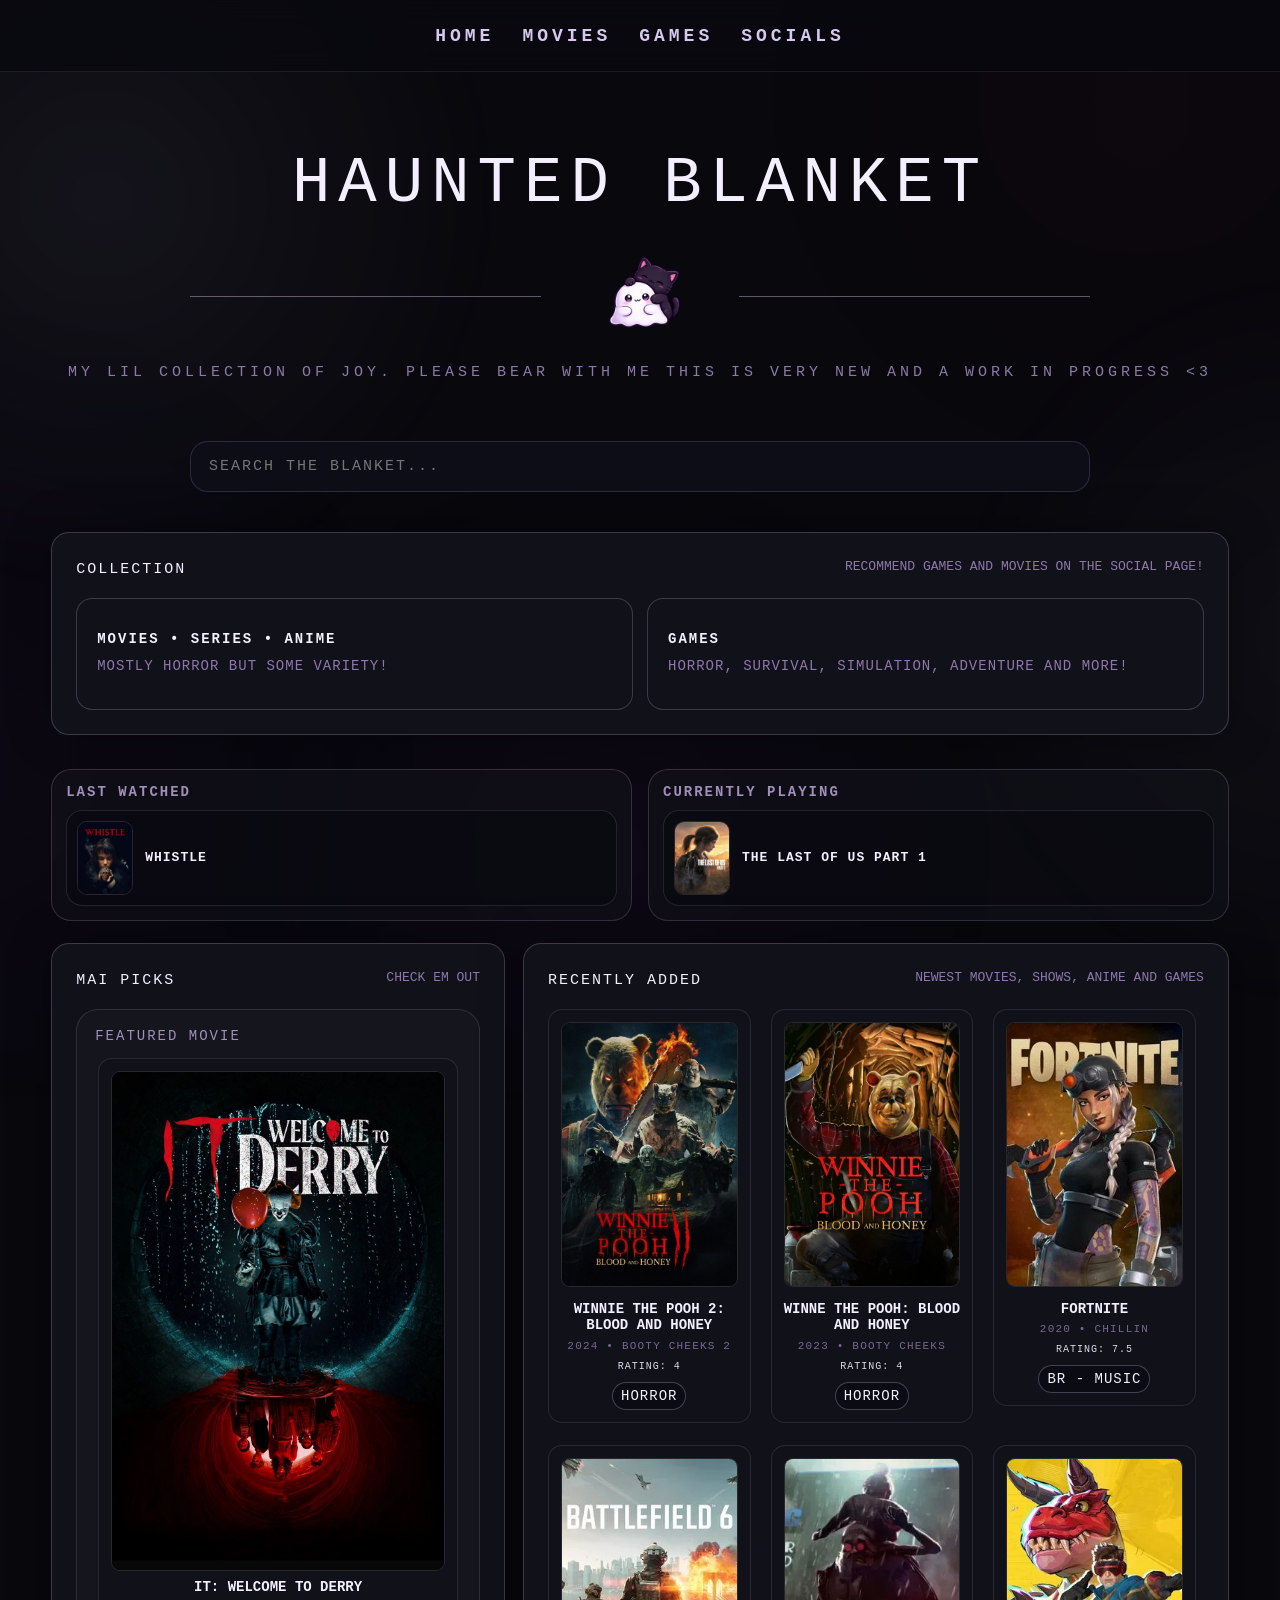
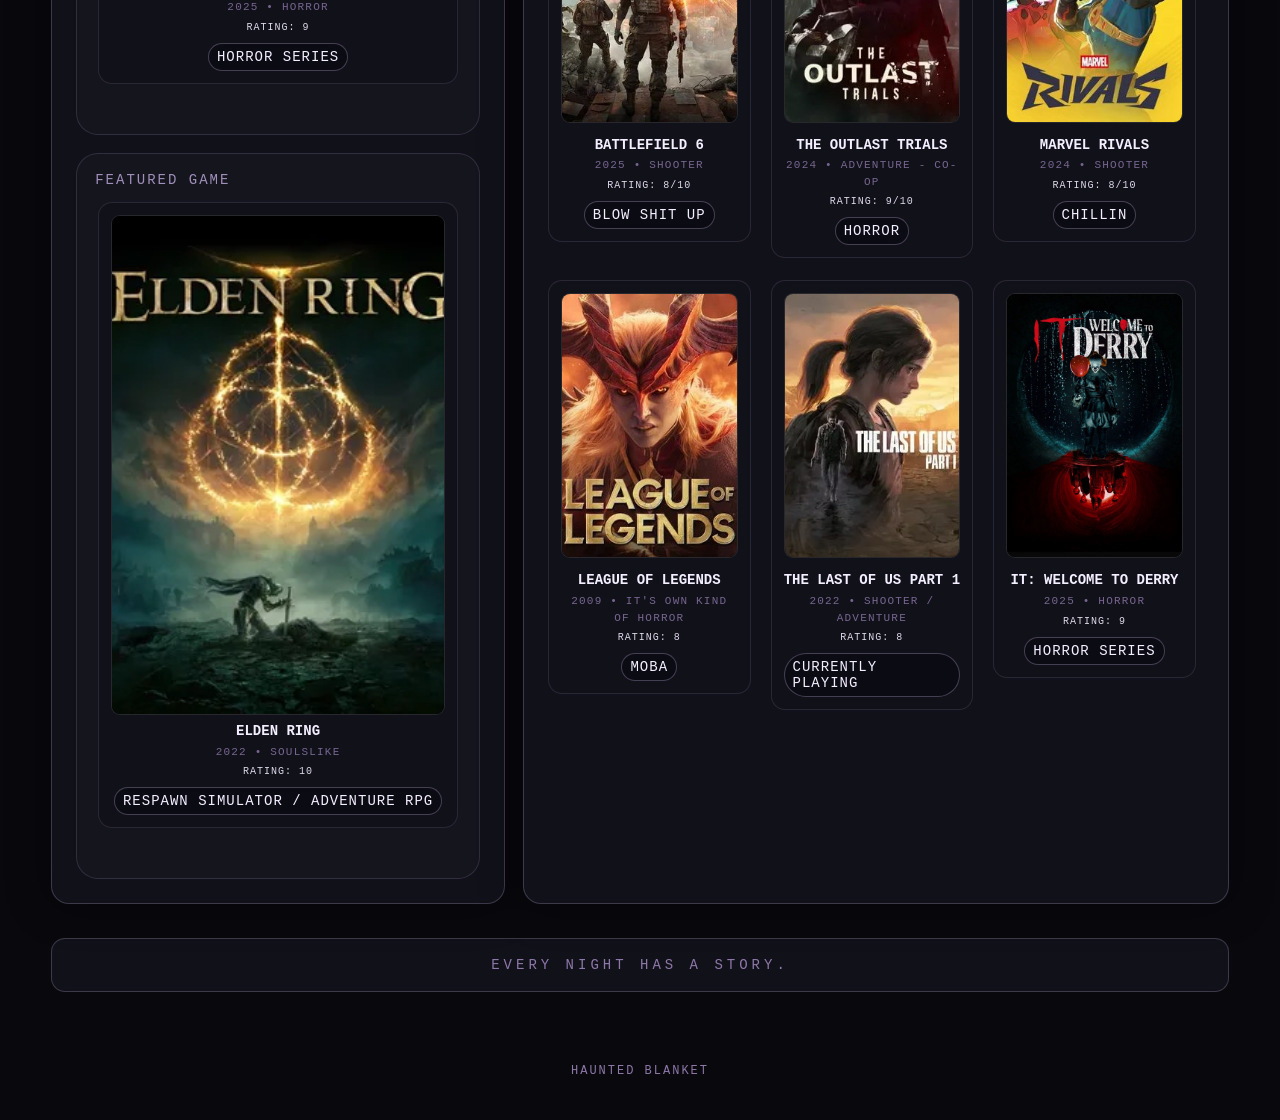
==== index.html @ 54a0401f "Fixed GitHub Pages structure" ====
<!DOCTYPE html>
<html lang="en">
<head>
  <meta charset="UTF-8" />
  <meta name="viewport" content="width=device-width, initial-scale=1.0" />
  <title>HAUNTED BLANKET</title>
  <link rel="stylesheet" href="style.css" />
</head>
<body data-page="home">
  <header>
    <nav aria-label="Main navigation">
      <a href="index.html">HOME</a>
      <a href="movies.html">MOVIES</a>
      <a href="games.html">GAMES</a>
      <a href="socials.html">SOCIALS</a>
    </nav>
  </header>



<main id="home">
    <section class="hero">
      <h1 data-hb-text="siteTitle">HAUNTED BLANKET</h1>
        <div class="ghost-line">
         <img src="assets/home-ghost-cat.png" class="home-icon-img" alt="">
        </div>
      <p class="subtitle" data-hb-text="homeSubtitle">COZY THINGS FOR SLEEPLESS NIGHTS</p>
    </section>

    <section class="global-search-wrap">
  <input type="text" id="globalSearch" class="global-search" placeholder="SEARCH THE BLANKET..." />
  <div id="globalSearchResults" class="global-search-results"></div>
</section>

    <section class="section panel">
      <div class="section-header"><h2 data-hb-text="collectionHeading">COLLECTION</h2><p data-hb-text="collectionSubtitle">EXPLORE THE COLLECTION</p></div>
      <div class="feature-links">
        <a href="movies.html"><strong><p>MOVIES • SERIES • ANIME</p></strong><span data-hb-text="moviesSubtitle">CURATED HORROR SHELF</span></a>
        <a href="games.html"><strong>GAMES</strong><span data-hb-text="gamesSubtitle">COZY / HORROR BACKLOG</span></a>
      </div>
    </section>


    <section class="section now-strip">
      <div class="now-card">
        <div class="mini-section-label">LAST WATCHED</div>
        <div id="lastWatchedGrid" class="now-mini-grid"></div>
      </div>
      <div class="now-card">
        <div class="mini-section-label">CURRENTLY PLAYING</div>
        <div id="currentlyPlayingGrid" class="now-mini-grid"></div>
      </div>
    </section>

    <section class="section split-panel">
      <div class="panel split-featured">
        <div class="section-header"><h2 data-hb-text="featuredHeading">FEATURED PICKS</h2><p data-hb-text="featuredSubtitle">MOVIES AND GAMES FOR LATE NIGHTS</p></div>
        <div class="featured-split-grid">
  <div class="featured-mini-panel">
    <div class="mini-section-label">FEATURED MOVIE</div>
    <div class="card-grid featured-grid featured-small-grid" id="featuredMovieGrid"></div>
  </div>

  <div class="featured-mini-panel">
    <div class="mini-section-label">FEATURED GAME</div>
    <div class="card-grid featured-grid featured-small-grid" id="featuredGameGrid"></div>
  </div>
</div>
      </div>

      <div class="panel split-recent">
        <div class="section-header"><h2 data-hb-text="recentHeading">RECENTLY ADDED</h2><p data-hb-text="recentSubtitle">NEWEST MOVIES AND GAMES</p></div>
        <div class="card-grid recent-grid" id="recentGrid"></div>
      </div>
    </section>

    <div class="quote" data-hb-text="quote">EVERY NIGHT HAS A STORY.</div>
  </main>

  <div class="media-modal" id="mediaModal" aria-hidden="true">
    <div class="media-modal-backdrop" onclick="closeMediaModal()"></div>
    <article class="media-modal-card" role="dialog" aria-modal="true" aria-label="Media details">
      <button class="media-modal-close" onclick="closeMediaModal()" aria-label="Close">×</button>
      <div id="mediaModalContent"></div>
    </article>
  </div>
  <footer data-hb-text="footer">HAUNTED BLANKET</footer>
  <script src="data.js"></script>
  <script src="site.js"></script>
  <script>
    const data = window.HAUNTED_BLANKET_DATA || { media: [] };
    function getVideoLink(item) {
      return item.youtube || item.youtubeUrl || item.video || item.videoUrl || item.trailer || item.trailerUrl || '';
    }
    function escapeHtml(text=''){return String(text).replace(/[&<>'"]/g, c => ({'&':'&amp;','<':'&lt;','>':'&gt;',"'":'&#39;','"':'&quot;'}[c]));}
    function embedUrl(url='') {
      const u = String(url || '').trim();
      if (!u) return '';
      const yt = u.match(/(?:youtube\.com\/watch\?v=|youtu\.be\/|youtube\.com\/shorts\/)([A-Za-z0-9_-]+)/);
      if (yt) return `https://www.youtube.com/embed/${yt[1]}`;
      return '';
    }
    function galleryMarkup(item) {
      const images = Array.isArray(item.gallery) ? item.gallery.filter(Boolean) : [];
      if (!images.length) return '';
      return `<div class="modal-gallery">${images.map(src => `<img src="${escapeHtml(src)}" alt="${escapeHtml(item.title)} screenshot">`).join('')}</div>`;
    }
    function trailerMarkup(item) {
      const link = getVideoLink(item);
      if (!link) return '';
      return `<div class="modal-actions">
        <a class="youtube-watch-btn" href="${escapeHtml(link)}" target="_blank" rel="noopener noreferrer">
          ▶ WATCH ON YOUTUBE ↗
        </a>
      </div>`;
    }
    function card(item){
      const index = data.media.indexOf(item);
      const img = item.image ? `<img class="poster" src="${escapeHtml(item.image)}" alt="${escapeHtml(item.title)} poster">` : `<div class="poster-placeholder">ADD COVER</div>`;
      const tags = (item.tags||[]).map(t=>`<span class="badge">${escapeHtml(t)}</span>`).join('');
      const rating = item.rating ? `<p class="card-rating">RATING: ${escapeHtml(item.rating)}</p>` : '';
      return `<article class="card clickable-card" onclick="openMediaModal(${index})" tabindex="0" role="button" onkeydown="if(event.key==='Enter'||event.key===' '){event.preventDefault();openMediaModal(${index})}">
        ${img}
        <h3 class="card-title">${escapeHtml(item.title)}</h3>
        <p class="card-meta">${escapeHtml(item.year||item.type)} • ${escapeHtml(item.mood||'LATE-NIGHT PICK')}</p>
        ${rating}
        <div class="badges">${tags}</div>
      </article>`;
    }

    function openMediaModal(index) {
      const item = data.media[index];
      if (!item) return;

      const img = item.image ? `<img class="modal-poster" src="${escapeHtml(item.image)}" alt="${escapeHtml(item.title)} poster">` : `<div class="poster-placeholder modal-placeholder">ADD COVER</div>`;
      const tags = (item.tags||[]).map(t=>`<span class="badge">${escapeHtml(t)}</span>`).join('');
      const rating = item.rating ? `<div class="detail-row"><strong>RATING</strong><span>${escapeHtml(item.rating)}</span></div>` : '';
      const mood = item.mood ? `<div class="detail-row"><strong>MOOD</strong><span>${escapeHtml(item.mood)}</span></div>` : '';
      const year = item.year ? `<div class="detail-row"><strong>YEAR</strong><span>${escapeHtml(item.year)}</span></div>` : '';
      const blurb = item.description ? `<p class="modal-blurb">${escapeHtml(item.description)}</p>` : `<p class="modal-blurb empty-blurb">NO BLURB YET</p>`;
      const trailer = trailerMarkup(item);
      const gallery = galleryMarkup(item);

      document.getElementById('mediaModalContent').innerHTML = `
        <div class="media-detail-layout">
          ${img}
          <div class="media-detail-copy">
            <p class="modal-kicker">${escapeHtml(item.type || '')}</p>
            <h2>${escapeHtml(item.title)}</h2>
            <div class="detail-list">${year}${rating}${mood}</div>
            ${blurb}
            ${trailer}
            ${gallery}
            <div class="badges">${tags}</div>
          </div>
        </div>
      `;

      document.getElementById('mediaModal').classList.add('open');
      document.getElementById('mediaModal').setAttribute('aria-hidden', 'false');
      document.body.classList.add('modal-open');
    }

    function closeMediaModal() {
      document.getElementById('mediaModal').classList.remove('open');
      document.getElementById('mediaModal').setAttribute('aria-hidden', 'true');
      document.body.classList.remove('modal-open');
    }

    document.addEventListener('keydown', e => {
      if (e.key === 'Escape') closeMediaModal();
    });
    const media = Array.isArray(data.media) ? data.media : [];
    const gamesAndMovies = media.filter(x => ['game','movie'].includes(String(x.type || '').toLowerCase()));
    const recentlyAdded = gamesAndMovies.slice(0, 9);
    document.getElementById('recentGrid').innerHTML = recentlyAdded.map(card).join('') || '<div class="poster-placeholder">NO RECENTLY ADDED ITEMS YET</div>';

    function hasTag(item, words) {
      const joined = [
        item.status,
        item.mood,
        item.type,
        ...(Array.isArray(item.tags) ? item.tags : [])
      ].filter(Boolean).join(' ').toLowerCase();
      return words.some(word => joined.includes(word));
    }

    function nowMiniCard(item) {
      if (!item) return '<div class="now-empty">NOT SET YET</div>';
      const index = data.media.indexOf(item);
      const img = item.image ? `<img src="${escapeHtml(item.image)}" alt="${escapeHtml(item.title)} poster">` : '<div class="poster-placeholder">ADD COVER</div>';
      return `<article class="now-mini-card" onclick="openMediaModal(${index})" tabindex="0" role="button" onkeydown="if(event.key==='Enter'||event.key===' '){event.preventDefault();openMediaModal(${index})}">
        ${img}
        <strong>${escapeHtml(item.title)}</strong>
      </article>`;
    }

    const currentlyPlayingItem = media.find(x => String(x.type || '').toLowerCase() === 'game' && hasTag(x, ['currently playing', 'playing', 'chillin on']));
    const lastWatchedItem = media.find(x => String(x.type || '').toLowerCase() === 'movie' && hasTag(x, ['last watched', 'watched', 'one time watch'])) 
      || media.find(x => String(x.type || '').toLowerCase() === 'movie');

    const currentlyPlayingGrid = document.getElementById('currentlyPlayingGrid');
    const lastWatchedGrid = document.getElementById('lastWatchedGrid');
    if (currentlyPlayingGrid) currentlyPlayingGrid.innerHTML = nowMiniCard(currentlyPlayingItem);
    if (lastWatchedGrid) lastWatchedGrid.innerHTML = nowMiniCard(lastWatchedItem);


    const featuredItems = media.filter(x => x.featured);
    const featuredMovie = featuredItems.find(x => String(x.type || '').toLowerCase() === 'movie');
    const featuredGame = featuredItems.find(x => String(x.type || '').toLowerCase() === 'game');
    document.getElementById('featuredMovieGrid').innerHTML = featuredMovie ? card(featuredMovie) : '<div class="poster-placeholder">NO FEATURED MOVIE YET</div>';
    document.getElementById('featuredGameGrid').innerHTML = featuredGame ? card(featuredGame) : '<div class="poster-placeholder">NO FEATURED GAME YET</div>';
  </script>
<script>
  function forceTrailerButtons() {
    document.querySelectorAll('.media-modal.open, #mediaModal').forEach(modal => {
      const oldEmbeds = modal.querySelectorAll('iframe, .modal-trailer');
      oldEmbeds.forEach(el => {
        const wrapper = el.closest('.modal-trailer') || el;
        wrapper.remove();
      });

      const content = modal.querySelector('#mediaModalContent') || modal;
      if (!content || content.querySelector('.trailer-button')) return;

      const title = content.querySelector('h1, h2, h3')?.textContent?.trim()?.toLowerCase();
      const data = window.HAUNTED_BLANKET_DATA || {};
      const media = Array.isArray(data.media) ? data.media : [];
      const item = media.find(x => String(x.title || '').trim().toLowerCase() === title);

      if (!item || !item.trailer) return;

      const buttonWrap = document.createElement('div');
      buttonWrap.className = 'modal-trailer-link';
      buttonWrap.innerHTML = `<a href="${String(item.trailer).replace(/"/g, '&quot;')}" target="_blank" rel="noopener noreferrer" class="trailer-button">WATCH TRAILER ON YOUTUBE</a>`;

      const tags = content.querySelector('.modal-tags, .tags, .badges');
      if (tags) tags.before(buttonWrap);
      else content.appendChild(buttonWrap);
    });
  }

  document.addEventListener('click', () => setTimeout(forceTrailerButtons, 40));
  document.addEventListener('keydown', () => setTimeout(forceTrailerButtons, 40));
  setInterval(forceTrailerButtons, 500);
</script>
</body>
</html>
---- style.css ----
*
body{
  visibility:hidden;
}

body.loaded{
  visibility:visible;
}

*{
  box-sizing: border-box;
  margin: 0;
  padding: 0
}

html {
  scroll-behavior: smooth
}

body {
  min-height: 100vh;
  font-family: Georgia, 'Times New Roman', serif;
  background: #09090f;
  color: #f4efff;
  overflow-x: hidden;
  text-transform: uppercase
}

body::before,
body::after {
  content: "";
  position: fixed;
  inset: -20%;
  pointer-events: none;
  z-index: -1;
  filter: blur(22px);
  opacity: .85
}

body::before {
  background: radial-gradient(circle at 20% 30%, rgba(216, 199, 239, .08), transparent 25%), radial-gradient(circle at 78% 22%, rgba(127, 29, 29, .06), transparent 24%), radial-gradient(circle at 48% 82%, rgba(88, 28, 135, .08), transparent 30%);
  animation: fogOne 28s ease-in-out infinite alternate
}

body::after {
  background: radial-gradient(circle at 88% 65%, rgba(216, 199, 239, .05), transparent 23%), radial-gradient(circle at 12% 75%, rgba(88, 28, 135, .07), transparent 27%);
  animation: fogTwo 36s ease-in-out infinite alternate
}

@keyframes fogOne {
  from {
    transform: translate(-2%, -1%) scale(1)
  }

  to {
    transform: translate(3%, 2%) scale(1.05)
  }
}

@keyframes fogTwo {
  from {
    transform: translate(3%, 1%) scale(1.04)
  }

  to {
    transform: translate(-3%, -2%) scale(1)
  }
}

header {
  position: sticky;
  top: 0;
  z-index: 20;
  min-height: 72px;
  display: flex;
  align-items: center;
  justify-content: center;
  padding: 0 24px;
  background: rgba(9, 9, 15, .74);
  backdrop-filter: blur(14px);
  border-bottom: 1px solid rgba(255, 255, 255, .08)
}

nav {
  display: flex;
  gap: 28px;
  flex-wrap: wrap;
  justify-content: center;
  font-family: 'Courier New', monospace;
  text-transform: uppercase;
  letter-spacing: 2px;
  font-size: 13px
}

nav a {
  color: #bca7d8;
  font-weight: 600;
  text-decoration: none
}

nav a:hover {
  color: #fff
}

.hero {
  width: min(1180px, 92%);
  margin: 0 auto;
  padding: 76px 0 42px;
  text-align: center
}

.moon {
  font-size: 58px;
  color: #ddd6fe;
  margin-bottom: 22px;
  text-shadow: 0 0 24px rgba(196, 181, 253, .25)
}

h1 {
  font-size: clamp(42px, 8vw, 94px);
  font-weight: 400;
  letter-spacing: clamp(5px, 1.5vw, 16px);
  text-transform: uppercase;
  color: #ded7ec
}

.ghost-line {
  margin: 26px auto 18px;
  width: min(900px, 90%);
  display: flex;
  align-items: center;
  justify-content: center;
  gap: 24px;
  color: #d8c7ef
}

.ghost-line::before,
.ghost-line::after {
  content: "";
  height: 1px;
  flex: 1;
  background: rgba(216, 199, 239, .42)
}

.ghost {
  font-size: 40px
}

.subtitle {
  font-family: 'Courier New', monospace;
  color: #b8a7ca;
  letter-spacing: 4px;
  font-size: 15px;
  text-transform: uppercase
}

.section {
  width: min(1180px, 92%);
  margin: 0 auto 34px
}

.panel {
  border: 1px solid rgba(216, 199, 239, .16);
  border-radius: 18px;
  background: rgba(15, 15, 23, .92);
  box-shadow: 0 0 44px rgba(0, 0, 0, .34);
  padding: 24px;
  overflow: hidden
}

.section-header {
  display: flex;
  justify-content: space-between;
  align-items: end;
  gap: 20px;
  margin-bottom: 20px
}

h2 {
  font-family: 'Courier New', monospace;
  color: #c7a7ff;
  font-size: 15px;
  letter-spacing: 2px;
  text-transform: uppercase;
  font-weight: 400
}

.section-header p,
.muted {
  color: #9f8fba;
  font-family: 'Courier New', monospace;
  font-size: 13px;
  line-height: 1.6
}

.vibe-grid {
  display: grid;
  grid-template-columns: 1.1fr .9fr;
  gap: 18px;
  align-items: stretch
}

.vibe-card {
  min-height: 280px;
  display: grid;
  align-content: end;
  gap: 16px;
  padding: 30px;
  border-radius: 18px;
  border: 1px solid rgba(216, 199, 239, .14);
  background: radial-gradient(circle at top right, rgba(199, 167, 255, .16), transparent 34%), linear-gradient(145deg, #151520, #0b0b12)
}

.vibe-card h2 {
  color: #f4efff;
  font-family: Georgia, 'Times New Roman', serif;
  font-size: clamp(34px, 5vw, 62px);
  letter-spacing: 1px;
  text-transform: none;
  line-height: 1
}

.vibe-list {
  display: grid;
  gap: 12px
}

.vibe-list div {
  border: 1px solid rgba(216, 199, 239, .12);
  border-radius: 14px;
  background: #11111a;
  padding: 18px
}

.vibe-list strong {
  display: block;
  color: #eee7fa;
  margin-bottom: 6px;
  font-weight: 400
}

.card-grid {
  display: grid;
  grid-template-columns: repeat(auto-fit, minmax(155px, 1fr));
  gap: 16px
}

.card {
  border: 1px solid rgba(216, 199, 239, .12);
  border-radius: 14px;
  background: #11111a;
  padding: 12px;
  transition: transform .22s ease, border-color .22s ease, background .22s ease
}

.card:hover {
  transform: translateY(-6px);
  border-color: rgba(216, 199, 239, .4);
  background: #151520
}

.poster,
.poster-placeholder {
  width: 100%;
  aspect-ratio: 2/3;
  border-radius: 9px;
  border: 1px solid rgba(255, 255, 255, .12);
  background: #09090f;
  object-fit: cover;
  display: block
}

.poster-placeholder {
  display: flex;
  align-items: center;
  justify-content: center;
  text-align: center;
  padding: 16px;
  color: #8e78aa;
  font-family: 'Courier New', monospace;
  letter-spacing: 2px;
  text-transform: uppercase;
  font-size: 12px;
  background: radial-gradient(circle at 50% 32%, rgba(199, 167, 255, .13), transparent 34%), linear-gradient(145deg, #11111a, #09090f)
}

.card-title {
  text-align: center;
  margin-top: 13px;
  color: #f4efff;
  font-family: 'Courier New', monospace;
  font-size: 14px;
  line-height: 1.4
}

.card-meta {
  margin-top: 7px;
  text-align: center;
  color: #a78ac8;
  font-family: 'Courier New', monospace;
  font-size: 12px;
  line-height: 1.5
}

.badges {
  display: flex;
  justify-content: center;
  gap: 6px;
  flex-wrap: wrap;
  margin-top: 10px
}

.badge {
  border: 1px solid rgba(216, 199, 239, .16);
  border-radius: 999px;
  padding: 5px 8px;
  color: #cdbce4;
  background: rgba(9, 9, 15, .54);
  font-family: 'Courier New', monospace;
  font-size: 14px;
  letter-spacing: 1px;
  text-transform: uppercase
}

.social-grid {
  display: grid;
  grid-template-columns: repeat(auto-fit, minmax(220px, 1fr));
  gap: 16px
}

.social-card {
  min-height: 180px;
  display: flex;
  flex-direction: column;
  justify-content: space-between;
  gap: 16px;
  border: 1px solid rgba(216, 199, 239, .14);
  border-radius: 14px;
  background: radial-gradient(circle at top right, rgba(199, 167, 255, .1), transparent 34%), #11111a;
  padding: 18px
}

.social-card h3 {
  color: #f4efff;
  font-weight: 400;
  font-size: 21px;
  line-height: 1.25
}

.social-card p {
  color: #bca7d8;
  line-height: 1.55;
  font-size: 14px
}

.social-card a {
  display: inline-block;
  width: fit-content;
  border: 1px solid rgba(216, 199, 239, .18);
  border-radius: 999px;
  background: #171722;
  color: #f4efff;
  padding: 10px 14px;
  text-decoration: none;
  font-family: 'Courier New', monospace;
  font-size: 11px;
  letter-spacing: 1px;
  text-transform: uppercase
}

.social-card a:hover {
  background: #1f1f2d
}

.about-text {
  color: #d8c7ef;
  font-size: 18px;
  line-height: 1.8;
  max-width: 820px
}

.quote {
  width: min(1180px, 92%);
  margin: 0 auto 44px;
  text-align: center;
  border: 1px solid rgba(216, 199, 239, .16);
  border-radius: 14px;
  padding: 18px;
  color: #bca7d8;
  font-family: 'Courier New', monospace;
  letter-spacing: 4px;
  text-transform: uppercase;
  background: #0f0f17
}

footer {
  padding: 28px 20px 42px;
  text-align: center;
  color: #756588;
  font-family: 'Courier New', monospace;
  letter-spacing: 2px;
  text-transform: uppercase;
  font-size: 12px
}

.admin-link {
  position: fixed;
  right: 16px;
  bottom: 16px;
  color: #756588;
  text-decoration: none;
  font: 11px 'Courier New', monospace;
  letter-spacing: 2px;
  text-transform: uppercase
}

@media(max-width:780px) {
  header {
    position: relative
  }

  nav {
    gap: 16px;
    font-size: 12px
  }

  .vibe-grid {
    grid-template-columns: 1fr
  }

  .section-header {
    flex-direction: column;
    align-items: flex-start
  }

  .hero {
    padding-top: 54px
  }
}


.about-hero {
  margin-top: 0;
}

.about-card {
  min-height: 330px;
  border: 1px solid rgba(216, 199, 239, .16);
  border-radius: 22px;
  background:
    radial-gradient(circle at 15% 0%, rgba(199, 167, 255, .16), transparent 34%),
    radial-gradient(circle at 90% 90%, rgba(88, 28, 135, .12), transparent 32%),
    linear-gradient(145deg, #151520, #0b0b12);
  box-shadow: 0 0 50px rgba(0, 0, 0, .36);
  padding: clamp(28px, 5vw, 58px);
  display: grid;
  gap: 22px;
  align-content: center;
  text-align: center;
}

.about-card .eyebrow {
  text-transform: uppercase;
  letter-spacing: 4px;
}

.about-card h2 {
  color: #f4efff;
  font-family: Georgia, 'Times New Roman', serif;
  font-size: clamp(38px, 6vw, 74px);
  letter-spacing: 1px;
  text-transform: none;
  line-height: 1;
}

.about-card p:not(.eyebrow) {
  color: #d8c7ef;
  font-size: clamp(18px, 2.1vw, 25px);
  line-height: 1.65;
  max-width: 780px;
  margin: 0 auto;
}

.home-nav-cards {
  display: grid;
  grid-template-columns: repeat(4, minmax(130px, 1fr));
  gap: 14px;
  margin-top: 12px;
}

.home-nav-cards a {
  border: 1px solid rgba(216, 199, 239, .16);
  border-radius: 16px;
  background: rgba(9, 9, 15, .48);
  color: #f4efff;
  text-decoration: none;
  padding: 18px 14px;
  font-family: 'Courier New', monospace;
  font-size: 12px;
  letter-spacing: 2px;
  text-transform: uppercase;
  transition: transform .22s ease, border-color .22s ease, background .22s ease;
}

.home-nav-cards a:hover {
  transform: translateY(-4px);
  border-color: rgba(216, 199, 239, .42);
  background: rgba(23, 23, 34, .88);
}

.empty-feature {
  min-height: 140px;
  border: 1px dashed rgba(216, 199, 239, .16);
  border-radius: 14px;
  display: flex;
  align-items: center;
  justify-content: center;
  text-align: center;
  color: #8e78aa;
  font-family: 'Courier New', monospace;
  letter-spacing: 2px;
  text-transform: uppercase;
  font-size: 12px;
}

@media(max-width:780px) {
  .home-nav-cards {
    grid-template-columns: 1fr 1fr
  }

  .about-card {
    text-align: left
  }

  .about-card p:not(.eyebrow) {
    margin: 0
  }

  .about-card .eyebrow {
    text-align: left
  }
}

@media(max-width:480px) {
  .home-nav-cards {
    grid-template-columns: 1fr
  }
}


/* ABOUT ME REFINEMENT */
.about-card {
  min-height: 300px;
  gap: 18px;
  padding: clamp(30px, 4.5vw, 52px);
}

.about-card h2 {
  color: #f4efff;
  font-family: 'Courier New', monospace;
  font-size: clamp(18px, 2.2vw, 28px);
  letter-spacing: 6px;
  text-transform: uppercase;
  line-height: 1.3;
  font-weight: 400;
}

.about-intro {
  display: grid;
  gap: 10px;
  max-width: 960px;
  margin: 0 auto;
}

.about-intro p,
.about-card p:not(.eyebrow) {
  color: #d8c7ef;
  font-family: 'Courier New', monospace;
  font-size: clamp(13px, 1.35vw, 17px);
  letter-spacing: 2px;
  line-height: 1.8;
  max-width: 960px;
  margin: 0 auto;
  text-transform: uppercase;
}

.home-nav-cards {
  margin-top: 18px;
}

@media(max-width:780px) {
  .about-card h2 {
    letter-spacing: 4px;
  }

  .about-intro p {
    letter-spacing: 1.5px;
  }
}


/* MULTI-PAGE ADDITIONS */
.compact-hero {
  padding-top: 54px;
  padding-bottom: 28px
}

.feature-links {
  display: grid;
  grid-template-columns: repeat(auto-fit, minmax(190px, 1fr));
  gap: 14px
}

.feature-links a {
  display: grid;
  gap: 8px;
  min-height: 112px;
  align-content: center;
  border: 1px solid rgba(216, 199, 239, .16);
  border-radius: 16px;
  background: rgba(9, 9, 15, .48);
  color: #f4efff;
  text-decoration: none;
  padding: 20px;
  font-family: 'Courier New', monospace;
  letter-spacing: 2px;
  text-transform: uppercase;
  transition: transform .22s ease, border-color .22s ease, background .22s ease
}

.feature-links a:hover {
  transform: translateY(-4px);
  border-color: rgba(216, 199, 239, .42);
  background: rgba(23, 23, 34, .88)
}

.feature-links span {
  color: #8e78aa;
  font-size: 11px;
  line-height: 1.5
}

.card-desc {
  margin-top: 10px;
  text-align: center;
  color: #9f8fba;
  font-family: 'Courier New', monospace;
  font-size: 11px;
  line-height: 1.5
}

.text-block {
  border: 1px solid rgba(216, 199, 239, .12);
  border-radius: 16px;
  background: #11111a;
  padding: 24px;
  color: #d8c7ef;
  font-family: 'Courier New', monospace;
  letter-spacing: 2px;
  line-height: 1.8;
  text-align: center
}

.collection-grid {
  display: grid;
  grid-template-columns: repeat(auto-fit, minmax(220px, 1fr));
  gap: 16px
}

.collection-card {
  border: 1px solid rgba(216, 199, 239, .12);
  border-radius: 14px;
  background: #11111a;
  padding: 16px;
  min-height: 220px
}

.collection-card h3 {
  margin-top: 12px;
  color: #f4efff;
  font-family: 'Courier New', monospace;
  font-size: 15px;
  letter-spacing: 2px;
  font-weight: 400
}

.collection-card p {
  margin-top: 8px;
  color: #9f8fba;
  font-family: 'Courier New', monospace;
  font-size: 12px;
  line-height: 1.6
}

.wide-image {
  width: 100%;
  aspect-ratio: 16/10;
  object-fit: cover;
  border-radius: 10px;
  border: 1px solid rgba(255, 255, 255, .12)
}

.small-link {
  display: inline-block;
  margin-top: 12px;
  border: 1px solid rgba(216, 199, 239, .18);
  border-radius: 999px;
  background: #171722;
  color: #f4efff;
  padding: 9px 13px;
  text-decoration: none;
  font-family: 'Courier New', monospace;
  font-size: 11px;
  letter-spacing: 1px;
  text-transform: uppercase
}

.small-link:hover {
  background: #1f1f2d
}

/* ADMIN EDITABLE THEME OVERRIDES */
:root {
  --hb-bg: #08080d;
  --hb-panel: #11111a;
  --hb-text: #d8c7ef;
  --hb-title: #f4efff;
  --hb-muted: #8e78aa;
  --hb-accent: #d8c7ef;
  --hb-body-font: 'Courier New', monospace;
  --hb-title-font: 'Courier New', monospace;
  --hb-base-size: 14px;
  --hb-title-size: 64px;
  --hb-about-size: 15px;
  --hb-nav-size: 12px;
  --hb-letter-spacing: 2px;
}

body {
  background: var(--hb-bg) !important;
  color: var(--hb-text) !important;
  font-family: var(--hb-body-font) !important;
  font-size: var(--hb-base-size) !important;
}

h1,
.hero h1,
.about-card h2,
.section-header h2,
.card-title,
.collection-card h3,
.social-card h3 {
  color: var(--hb-title) !important;
  font-family: var(--hb-title-font) !important;
}

.hero h1 {
  font-size: clamp(42px, 9vw, var(--hb-title-size)) !important;
}

nav a {
  font-size: var(--hb-nav-size) !important;
  color: var(--hb-text) !important;
}

.subtitle,
.section-header p,
.card-meta,
.card-desc,
.text-block,
.quote,
footer,
.feature-links span,
.social-card p {
  color: var(--hb-muted) !important;
}

.panel,
.about-card,
.collection-card,
.social-card,
.text-block,
.quote,
.home-nav-cards a,
.feature-links a {
  background: var(--hb-panel) !important;
  border-color: color-mix(in srgb, var(--hb-accent), transparent 78%) !important;
}

.about-intro p,
.about-card p:not(.eyebrow) {
  font-size: var(--hb-about-size) !important;
  color: var(--hb-text) !important;
}

.badge,
.small-link,
.social-card a {
  border-color: color-mix(in srgb, var(--hb-accent), transparent 72%) !important;
  color: var(--hb-title) !important;
}

body:not(.no-uppercase),
body:not(.no-uppercase) * {
  text-transform: uppercase;
}

body.no-uppercase,
body.no-uppercase * {
  text-transform: none !important;
}


/* FEATURED + RECENT HOMEPAGE SPLIT */
.split-panel {
  display: grid;
  grid-template-columns: minmax(260px, 0.9fr) minmax(320px, 1.4fr);
  gap: 18px;
  align-items: start;
}

.split-panel>.panel {
  height: 100%;
}

.featured-grid {
  grid-template-columns: 1fr;
}

.recent-grid {
  grid-template-columns: repeat(3, minmax(0, 1fr));
}

.split-panel .card {
  min-width: 0;
}

.split-panel .poster {
  aspect-ratio: 2 / 3;
}

@media (max-width: 900px) {
  .split-panel {
    grid-template-columns: 1fr;
  }

  .recent-grid {
    grid-template-columns: repeat(2, minmax(0, 1fr));
  }
}

@media (max-width: 560px) {
  .recent-grid {
    grid-template-columns: 1fr;
  }
}


/* FAVORITES + BLURBS */
.card-blurb {
  margin: 10px 0 0;
  line-height: 1.55;
  color: var(--hb-text) !important;
  opacity: 0.9;
}

.empty-blurb {
  color: var(--hb-muted) !important;
  opacity: 0.55;
}

.card-topline {
  min-height: 24px;
  margin-top: 10px;
}

.favorite-pill {
  display: inline-flex;
  align-items: center;
  border: 1px solid color-mix(in srgb, var(--hb-accent), transparent 68%);
  color: var(--hb-title);
  border-radius: 999px;
  padding: 4px 8px;
  font-size: 10px;
  letter-spacing: 1.5px;
}

.admin-flags {
  display: grid;
  grid-template-columns: 1fr 1fr;
  gap: 8px;
  margin-top: 10px;
}

.mini-btn {
  padding: 8px 9px !important;
  font-size: 11px !important;
}

@media (max-width: 560px) {
  .admin-flags {
    grid-template-columns: 1fr;
  }
}


/* COMPACT MOVIE + GAME SECTIONS */
body[data-page="movies"] main,
body[data-page="games"] main {
  max-width: 1180px;
}

body[data-page="movies"] .section.panel,
body[data-page="games"] .section.panel {
  padding: 18px;
  margin-top: 16px;
}

body[data-page="movies"] .section-header,
body[data-page="games"] .section-header {
  margin-bottom: 12px;
}

body[data-page="movies"] .section-header h2,
body[data-page="games"] .section-header h2 {
  font-size: clamp(20px, 3vw, 32px);
}

body[data-page="movies"] .section-header p,
body[data-page="games"] .section-header p {
  font-size: 11px;
  margin-top: 4px;
}

body[data-page="movies"] .card-grid,
body[data-page="games"] .card-grid {
  gap: 14px;
}

body[data-page="movies"] .card,
body[data-page="games"] .card {
  padding: 12px;
}

body[data-page="movies"] .card-title,
body[data-page="games"] .card-title {
  font-size: 16px;
}

body[data-page="movies"] .card-blurb,
body[data-page="games"] .card-blurb {
  font-size: 12px;
  line-height: 1.45;
}


/* FIX OVERSIZED EMPTY MOVIE/GAME SECTIONS */
body[data-page="movies"] .poster-placeholder,
body[data-page="games"] .poster-placeholder {
  min-height: 0 !important;
  height: auto !important;
  aspect-ratio: auto !important;
  padding: 18px !important;
}

body[data-page="movies"] .card-grid:has(.poster-placeholder:only-child),
body[data-page="games"] .card-grid:has(.poster-placeholder:only-child) {
  display: block;
}

body[data-page="movies"] .card-grid>.poster-placeholder:only-child,
body[data-page="games"] .card-grid>.poster-placeholder:only-child {
  width: 100%;
  max-width: none;
  text-align: center;
  border-radius: 12px;
  font-size: 11px;
}

body[data-page="movies"] .section.panel,
body[data-page="games"] .section.panel {
  min-height: 0 !important;
}

body[data-page="movies"] .section.panel:has(.poster-placeholder:only-child),
body[data-page="games"] .section.panel:has(.poster-placeholder:only-child) {
  padding-bottom: 18px !important;
}





/* MOVIES / GAMES MATCH HOMEPAGE FEATURED + RECENT LAYOUT */
body[data-page="movies"] main,
body[data-page="games"] main {
  max-width: 1180px !important;
  margin-inline: auto !important;
}

body[data-page="movies"] .media-home-match,
body[data-page="games"] .media-home-match {
  display: grid !important;
  grid-template-columns: minmax(260px, 0.9fr) minmax(320px, 1.4fr) !important;
  gap: 18px !important;
  align-items: stretch !important;
  margin-top: 18px !important;
}

body[data-page="movies"] .media-home-match>.panel,
body[data-page="games"] .media-home-match>.panel {
  height: auto !important;
  min-height: 0 !important;
  padding: 22px !important;
  display: block !important;
}

body[data-page="movies"] .media-home-match .section-header,
body[data-page="games"] .media-home-match .section-header {
  display: flex !important;
  justify-content: space-between !important;
  align-items: flex-start !important;
  gap: 18px !important;
  margin-bottom: 18px !important;
}

body[data-page="movies"] .media-home-match .section-header h2,
body[data-page="games"] .media-home-match .section-header h2 {
  font-size: clamp(18px, 2vw, 26px) !important;
  line-height: 1.15 !important;
  margin: 0 !important;
  max-width: 180px !important;
}

body[data-page="movies"] .media-home-match .section-header p,
body[data-page="games"] .media-home-match .section-header p {
  font-size: 10px !important;
  line-height: 1.4 !important;
  margin: 0 !important;
  max-width: 220px !important;
  text-align: right !important;
}

body[data-page="movies"] .media-home-match .featured-grid,
body[data-page="games"] .media-home-match .featured-grid {
  display: grid !important;
  grid-template-columns: 1fr !important;
  gap: 14px !important;
}

body[data-page="movies"] .media-home-match .recent-grid,
body[data-page="games"] .media-home-match .recent-grid {
  display: grid !important;
  grid-template-columns: repeat(3, minmax(0, 1fr)) !important;
  gap: 14px !important;
}

body[data-page="movies"] .media-home-match .card,
body[data-page="games"] .media-home-match .card {
  padding: 10px !important;
  min-width: 0 !important;
}

body[data-page="movies"] .media-home-match .poster,
body[data-page="games"] .media-home-match .poster {
  aspect-ratio: 2 / 3 !important;
}

body[data-page="movies"] .media-home-match .card-title,
body[data-page="games"] .media-home-match .card-title {
  font-size: 13px !important;
  line-height: 1.25 !important;
}

body[data-page="movies"] .media-home-match .card-meta,
body[data-page="games"] .media-home-match .card-meta,
body[data-page="movies"] .media-home-match .card-blurb,
body[data-page="games"] .media-home-match .card-blurb {
  font-size: 10px !important;
  line-height: 1.35 !important;
}

body[data-page="movies"] .media-home-match .badges,
body[data-page="games"] .media-home-match .badges {
  gap: 5px !important;
}

/* Empty states should look like homepage cards, not giant stretched panels. */
body[data-page="movies"] .media-home-match .card-grid:has(.poster-placeholder:only-child),
body[data-page="games"] .media-home-match .card-grid:has(.poster-placeholder:only-child) {
  display: grid !important;
  grid-template-columns: 1fr !important;
}

body[data-page="movies"] .media-home-match .recent-grid:has(.poster-placeholder:only-child),
body[data-page="games"] .media-home-match .recent-grid:has(.poster-placeholder:only-child) {
  grid-template-columns: minmax(160px, 260px) !important;
}

body[data-page="movies"] .media-home-match .poster-placeholder,
body[data-page="games"] .media-home-match .poster-placeholder {
  min-height: 0 !important;
  height: auto !important;
  aspect-ratio: 2 / 3 !important;
  padding: 18px !important;
  display: grid !important;
  place-items: center !important;
  text-align: center !important;
  border-radius: 12px !important;
  font-size: 11px !important;
}

@media (max-width: 900px) {

  body[data-page="movies"] .media-home-match,
  body[data-page="games"] .media-home-match {
    grid-template-columns: 1fr !important;
  }

  body[data-page="movies"] .media-home-match .recent-grid,
  body[data-page="games"] .media-home-match .recent-grid {
    grid-template-columns: repeat(2, minmax(0, 1fr)) !important;
  }
}

@media (max-width: 560px) {

  body[data-page="movies"] .media-home-match .section-header,
  body[data-page="games"] .media-home-match .section-header {
    display: block !important;
  }

  body[data-page="movies"] .media-home-match .section-header h2,
  body[data-page="games"] .media-home-match .section-header h2,
  body[data-page="movies"] .media-home-match .section-header p,
  body[data-page="games"] .media-home-match .section-header p {
    max-width: none !important;
    text-align: left !important;
  }

  body[data-page="movies"] .media-home-match .section-header p,
  body[data-page="games"] .media-home-match .section-header p {
    margin-top: 6px !important;
  }

  body[data-page="movies"] .media-home-match .recent-grid,
  body[data-page="games"] .media-home-match .recent-grid,
  body[data-page="movies"] .media-home-match .recent-grid:has(.poster-placeholder:only-child),
  body[data-page="games"] .media-home-match .recent-grid:has(.poster-placeholder:only-child) {
    grid-template-columns: 1fr !important;
  }
}


/* IMPROVED CARD READABILITY */
.card-title {
  line-height: 1.2 !important;
}

.card-meta {
  font-size: 11px !important;
  letter-spacing: 1.2px !important;
  opacity: 0.82 !important;
  margin-top: 8px !important;
}

.card-blurb {
  color: rgba(245, 245, 245, 0.92) !important;
  font-size: 12px !important;
  line-height: 1.55 !important;
  letter-spacing: 0.4px !important;
  margin-top: 10px !important;
  max-width: 95% !important;
  text-wrap: pretty !important;
}

.card {
  gap: 0 !important;
}

.admin-card-actions {
  display: grid;
  grid-template-columns: 1fr 1fr;
  gap: 8px;
  margin-top: 10px;
}

@media (max-width: 560px) {
  .card-blurb {
    font-size: 11px !important;
    line-height: 1.5 !important;
  }
}


/* CLICKABLE MEDIA DETAILS + TIGHTER CARDS */
.clickable-card {
  cursor: pointer;
  transition: transform 160ms ease, border-color 160ms ease, background 160ms ease;
}

.clickable-card:hover,
.clickable-card:focus-visible {
  transform: translateY(-2px);
  border-color: color-mix(in srgb, var(--hb-accent), transparent 48%) !important;
  outline: none;
}

.card .poster {
  margin-bottom: 8px !important;
}

.card-topline {
  min-height: 16px !important;
  margin-top: 6px !important;
}

.card-title {
  margin-top: 4px !important;
  margin-bottom: 4px !important;
}

.card-meta {
  margin-top: 4px !important;
  margin-bottom: 6px !important;
}

.card-rating {
  color: var(--hb-title) !important;
  font-size: 10px !important;
  letter-spacing: 1px !important;
  margin: 4px 0 8px !important;
  opacity: 0.9;
}

body.modal-open {
  overflow: hidden;
}

.media-modal {
  position: fixed;
  inset: 0;
  z-index: 999;
  display: none;
}

.media-modal.open {
  display: block;
}

.media-modal-backdrop {
  position: absolute;
  inset: 0;
  background: rgba(0, 0, 0, 0.72);
  backdrop-filter: blur(8px);
}

.media-modal-card {
  position: relative;
  z-index: 1;
  width: min(860px, calc(100vw - 32px));
  max-height: calc(100vh - 32px);
  overflow: auto;
  margin: 16px auto;
  background: var(--hb-panel);
  border: 1px solid color-mix(in srgb, var(--hb-accent), transparent 62%);
  border-radius: 22px;
  padding: 22px;
  box-shadow: 0 30px 80px rgba(0, 0, 0, 0.55);
}

.media-modal-close {
  position: absolute;
  right: 14px;
  top: 12px;
  width: 34px;
  height: 34px;
  border-radius: 999px;
  border: 1px solid color-mix(in srgb, var(--hb-accent), transparent 62%);
  background: rgba(255, 255, 255, 0.04);
  color: var(--hb-title);
  font-size: 24px;
  line-height: 1;
  cursor: pointer;
}

.media-detail-layout {
  display: grid;
  grid-template-columns: minmax(180px, 260px) 1fr;
  gap: 24px;
  align-items: start;
}

.modal-poster {
  width: 100%;
  aspect-ratio: 2 / 3;
  object-fit: cover;
  border-radius: 14px;
  border: 1px solid color-mix(in srgb, var(--hb-accent), transparent 72%);
}

.modal-kicker {
  color: var(--hb-muted);
  font-size: 11px;
  letter-spacing: 2px;
  margin: 0 0 8px;
}

.media-detail-copy h2 {
  margin: 0 0 14px;
  color: var(--hb-title);
  font-family: var(--hb-title-font);
  font-size: clamp(26px, 4vw, 44px);
  line-height: 1.05;
}

.detail-list {
  display: grid;
  gap: 8px;
  margin: 0 0 18px;
}

.detail-row {
  display: flex;
  justify-content: space-between;
  gap: 14px;
  border-bottom: 1px solid color-mix(in srgb, var(--hb-accent), transparent 84%);
  padding-bottom: 8px;
}

.detail-row strong {
  color: var(--hb-muted);
  font-size: 11px;
  letter-spacing: 1.5px;
}

.detail-row span {
  color: var(--hb-title);
  text-align: right;
}

.modal-blurb {
  color: rgba(245, 245, 245, 0.92) !important;
  font-size: 15px !important;
  line-height: 1.65 !important;
  letter-spacing: 0.4px !important;
  margin: 0 0 18px !important;
  text-wrap: pretty;
}

@media (max-width: 700px) {
  .media-detail-layout {
    grid-template-columns: 1fr;
  }

  .modal-poster {
    max-width: 280px;
  }

  .media-modal-card {
    padding: 18px;
  }
}


/* HIDE EMPTY ADMIN-CONTROLLED SUBTITLES */
.subtitle:empty,
.feature-links span:empty {
  display: none !important;
}


/* CENTER CARD RATING */
.card-rating {
  text-align: center !important;
  width: 100%;
}


/* TRAILERS + SCREENSHOT GALLERIES */
.modal-trailer {
  margin: 18px 0;
  border: 1px solid color-mix(in srgb, var(--hb-accent), transparent 72%);
  border-radius: 16px;
  overflow: hidden;
  background: rgba(0, 0, 0, 0.28);
}

.modal-trailer iframe {
  display: block;
  width: 100%;
  aspect-ratio: 16 / 9;
  border: 0;
}

.modal-gallery {
  display: grid;
  grid-template-columns: repeat(auto-fill, minmax(140px, 1fr));
  gap: 10px;
  margin: 18px 0;
}

.modal-gallery img {
  width: 100%;
  aspect-ratio: 16 / 9;
  object-fit: cover;
  border-radius: 12px;
  border: 1px solid color-mix(in srgb, var(--hb-accent), transparent 76%);
}

.detail-link {
  display: inline-flex;
  border: 1px solid color-mix(in srgb, var(--hb-accent), transparent 62%);
  color: var(--hb-title);
  border-radius: 999px;
  padding: 9px 12px;
  text-decoration: none;
  font-size: 12px;
  letter-spacing: 1px;
}


/* UPGRADED SOCIALS */
.socials-section {
  margin-top: 36px;
}

.section-heading {
  margin-bottom: 18px;
}

.section-heading h2 {
  margin: 0 0 6px;
  font-size: clamp(20px, 2vw, 28px);
  letter-spacing: 4px;
  text-transform: uppercase;
  color: var(--hb-title);
}

.section-heading p {
  margin: 0;
  color: var(--hb-muted);
  letter-spacing: 2px;
  font-size: 11px;
  text-transform: uppercase;
}

.upgraded-social-grid {
  display: grid;
  grid-template-columns: repeat(auto-fill, minmax(260px, 1fr));
  gap: 16px;
}

.upgraded-social-card {
  display: grid;
  gap: 14px;
  padding: 18px;
  border-radius: 22px;
  border: 1px solid color-mix(in srgb, var(--hb-accent), transparent 76%);
  background: rgba(255, 255, 255, 0.03);
  text-decoration: none;
  color: inherit;
  transition: transform 180ms ease, border-color 180ms ease, background 180ms ease;
}

.upgraded-social-card:hover {
  transform: translateY(-2px);
  border-color: color-mix(in srgb, var(--hb-accent), transparent 42%);
  background: rgba(255, 255, 255, 0.05);
}

.social-card-top {
  display: flex;
  align-items: center;
  gap: 14px;
}

.social-avatar {
  width: 62px;
  height: 62px;
  border-radius: 18px;
  object-fit: cover;
  border: 1px solid color-mix(in srgb, var(--hb-accent), transparent 70%);
}

.placeholder-avatar {
  display: grid;
  place-items: center;
  background: rgba(255, 255, 255, 0.06);
  font-size: 26px;
}

.social-card-top h3 {
  margin: 0 0 4px;
  font-size: 16px;
  letter-spacing: 2px;
  text-transform: uppercase;
  color: var(--hb-title);
}

.social-platform {
  margin: 0;
  color: var(--hb-muted);
  letter-spacing: 1.6px;
  font-size: 11px;
  text-transform: uppercase;
}

.social-description {
  margin: 0;
  color: var(--hb-text);
  line-height: 1.7;
}

.social-footer {
  display: flex;
  justify-content: space-between;
  align-items: center;
  gap: 12px;
}

.social-chip {
  border: 1px solid color-mix(in srgb, var(--hb-accent), transparent 70%);
  border-radius: 999px;
  padding: 7px 10px;
  font-size: 10px;
  letter-spacing: 1.6px;
  text-transform: uppercase;
}

.social-visit {
  font-size: 11px;
  letter-spacing: 2px;
  text-transform: uppercase;
  color: var(--hb-muted);
}


/* CLEAN SOCIALS REDESIGN */
body[data-page="socials"] main {
  max-width: 1060px !important;
  margin-inline: auto !important;
}

body[data-page="socials"] .socials-section {
  margin-top: 22px !important;
  padding: 22px !important;
  border: 1px solid color-mix(in srgb, var(--hb-accent), transparent 78%);
  border-radius: 22px;
  background: var(--hb-panel);
}

body[data-page="socials"] .section-heading {
  display: flex;
  justify-content: space-between;
  align-items: end;
  gap: 18px;
  margin-bottom: 18px !important;
}

body[data-page="socials"] .section-heading h2 {
  font-size: clamp(20px, 2.4vw, 30px) !important;
  letter-spacing: 3px !important;
  line-height: 1.1;
}

body[data-page="socials"] .section-heading p {
  font-size: 10px !important;
  letter-spacing: 1.8px !important;
  text-align: right;
}

body[data-page="socials"] .upgraded-social-grid {
  grid-template-columns: repeat(auto-fill, minmax(220px, 1fr)) !important;
  gap: 14px !important;
}

body[data-page="socials"] .upgraded-social-card {
  padding: 14px !important;
  border-radius: 18px !important;
  gap: 10px !important;
  min-height: 0;
}

body[data-page="socials"] .social-card-top {
  gap: 12px !important;
}

body[data-page="socials"] .social-avatar {
  width: 44px !important;
  height: 44px !important;
  border-radius: 13px !important;
  flex: 0 0 auto;
}

body[data-page="socials"] .placeholder-avatar {
  font-size: 20px !important;
}

body[data-page="socials"] .social-card-top h3 {
  font-size: 13px !important;
  letter-spacing: 1.4px !important;
  line-height: 1.2;
}

body[data-page="socials"] .social-platform {
  font-size: 10px !important;
  letter-spacing: 1.2px !important;
}

body[data-page="socials"] .social-description {
  font-size: 12px !important;
  line-height: 1.55 !important;
  color: var(--hb-text) !important;
  opacity: 0.84;
}

body[data-page="socials"] .social-footer {
  margin-top: 2px;
}

body[data-page="socials"] .social-chip {
  padding: 5px 8px !important;
  font-size: 9px !important;
  letter-spacing: 1.2px !important;
}

body[data-page="socials"] .social-visit {
  font-size: 10px !important;
  letter-spacing: 1.4px !important;
}

body[data-page="socials"] .social-empty {
  border: 1px solid color-mix(in srgb, var(--hb-accent), transparent 82%);
  border-radius: 16px;
  padding: 18px;
  margin: 0;
  color: var(--hb-muted);
  text-align: center;
  letter-spacing: 2px;
  font-size: 11px;
}

@media (max-width: 640px) {
  body[data-page="socials"] .section-heading {
    display: block;
  }

  body[data-page="socials"] .section-heading p {
    text-align: left;
    margin-top: 6px;
  }

  body[data-page="socials"] .upgraded-social-grid {
    grid-template-columns: 1fr !important;
  }
}


/* NEXT PUBLIC POLISH */
.modal-trailer {
  margin: 18px 0;
  border: 1px solid color-mix(in srgb, var(--hb-accent), transparent 72%);
  border-radius: 16px;
  overflow: hidden;
  background: rgba(0, 0, 0, 0.28);
}

.modal-trailer iframe {
  display: block;
  width: 100%;
  aspect-ratio: 16 / 9;
  border: 0;
}

.modal-gallery {
  display: grid;
  grid-template-columns: repeat(auto-fill, minmax(140px, 1fr));
  gap: 10px;
  margin: 18px 0;
}

.modal-gallery img {
  width: 100%;
  aspect-ratio: 16 / 9;
  object-fit: cover;
  border-radius: 12px;
  border: 1px solid color-mix(in srgb, var(--hb-accent), transparent 76%);
}

.detail-link {
  display: inline-flex;
  border: 1px solid color-mix(in srgb, var(--hb-accent), transparent 62%);
  color: var(--hb-title);
  border-radius: 999px;
  padding: 9px 12px;
  text-decoration: none;
  font-size: 12px;
  letter-spacing: 1px;
}

.card,
.upgraded-social-card,
.feature-links a {
  transition: transform 160ms ease, border-color 160ms ease, background 160ms ease;
}

.card:hover,
.upgraded-social-card:hover,
.feature-links a:hover {
  transform: translateY(-2px);
}

@media (max-width: 640px) {
  main {
    padding-inline: 12px;
  }

  .hero {
    padding-inline: 14px;
  }

  .split-panel,
  .media-home-match {
    gap: 14px !important;
  }

  .panel,
  .section.panel,
  .socials-section {
    padding: 14px !important;
    border-radius: 18px !important;
  }

  .section-header,
  .section-heading {
    gap: 8px !important;
  }

  .card,
  .poster-admin-card {
    border-radius: 16px !important;
  }

  .media-modal-card {
    width: calc(100vw - 18px) !important;
    margin: 9px auto !important;
    padding: 16px !important;
  }
}


/* FEATURED MOVIE + GAME SPLIT */
.featured-split-grid {
  display: grid;
  grid-template-columns: repeat(2, minmax(0, 1fr));
  gap: 18px;
}

.featured-mini-panel {
  border: 1px solid rgba(216, 199, 239, .14);
  border-radius: 22px;
  padding: 18px;
  background: rgba(255, 255, 255, .02);
}

.mini-section-label {
  color: #9f8fba;
  font-family: 'Courier New', monospace;
  font-size: 14px;
  letter-spacing: 2px;
  margin-bottom: 14px;
}

.featured-small-grid {
  display: grid !important;
  grid-template-columns: 1fr !important;
}

.featured-small-grid .media-card,
.featured-small-grid .card {
  max-width: 320px;
  margin: 0 auto;
}

.featured-small-grid img,
.featured-small-grid .poster {
  max-height: 430px;
  object-fit: cover;
}

@media (max-width:760px) {
  .featured-split-grid {
    grid-template-columns: 1fr;
  }

  .featured-small-grid .media-card,
  .featured-small-grid .card {
    max-width: 280px;
  }

  .featured-small-grid img,
  .featured-small-grid .poster {
    max-height: 360px;
  }
}


/* FEATURED MOVIE + GAME VERTICAL FIX */
.featured-split-grid {
  display: grid !important;
  grid-template-columns: 1fr !important;
  gap: 18px !important;
}

.featured-mini-panel {
  min-height: auto !important;
}

.featured-small-grid .card,
.featured-small-grid .media-card {
  max-width: 300px !important;
  margin: 0 auto !important;
}

.featured-small-grid img,
.featured-small-grid .poster {
  max-height: 390px !important;
  object-fit: cover !important;
}

.split-featured {
  min-height: auto !important;
}


/* TRAILER BUTTON */
.modal-trailer-link {
  margin-top: 18px;
  display: flex;
  justify-content: center;
}

.trailer-button {
  display: inline-flex;
  align-items: center;
  justify-content: center;
  padding: 14px 22px;
  border-radius: 999px;
  border: 1px solid rgba(216, 199, 239, .28);
  background: rgba(255, 255, 255, .03);
  color: #f4efff;
  text-decoration: none;
  font-family: 'Courier New', monospace;
  font-size: 12px;
  letter-spacing: 2px;
  text-transform: uppercase;
  transition: all .18s ease;
}

.trailer-button:hover {
  transform: translateY(-2px);
  border-color: rgba(216, 199, 239, .7);
  background: rgba(216, 199, 239, .08);
}


/* TRAILER BUTTON V2 */
.modal-trailer {
  display: none !important;
}

.modal-trailer-link {
  margin: 22px 0;
  display: flex;
  justify-content: center;
}

.trailer-button {
  display: inline-flex;
  align-items: center;
  justify-content: center;
  padding: 14px 22px;
  border-radius: 999px;
  border: 1px solid rgba(216, 199, 239, .34);
  background: rgba(255, 255, 255, .04);
  color: #f4efff;
  text-decoration: none;
  font-family: 'Courier New', monospace;
  font-size: 12px;
  letter-spacing: 2px;
  text-transform: uppercase;
}

.trailer-button:hover {
  transform: translateY(-2px);
  border-color: rgba(216, 199, 239, .72);
  background: rgba(216, 199, 239, .08);
}


/* HARD TRAILER EMBED OVERRIDE */
.media-modal iframe,
.modal-trailer,
iframe[src*="youtube"],
iframe[src*="youtu.be"] {
  display: none !important;
  visibility: hidden !important;
  width: 0 !important;
  height: 0 !important;
  max-height: 0 !important;
  overflow: hidden !important;
}

.modal-trailer-link {
  margin: 22px 0;
  display: flex;
  justify-content: center;
}

.trailer-button {
  display: inline-flex;
  align-items: center;
  justify-content: center;
  padding: 14px 22px;
  border-radius: 999px;
  border: 1px solid rgba(216, 199, 239, .34);
  background: rgba(255, 255, 255, .04);
  color: #f4efff;
  text-decoration: none;
  font-family: 'Courier New', monospace;
  font-size: 12px;
  letter-spacing: 2px;
  text-transform: uppercase;
}

.trailer-button:hover {
  transform: translateY(-2px);
  border-color: rgba(216, 199, 239, .72);
  background: rgba(216, 199, 239, .08);
}


/* RECENTLY ADDED THIRD ROW */
#recentGrid.recent-grid,
.recent-grid#recentGrid {
  grid-template-columns: repeat(3, minmax(0, 1fr)) !important;
  align-items: start;
}

#recentGrid .card,
#recentGrid .media-card {
  max-width: 250px;
  margin: 0 auto;
}

#recentGrid img,
#recentGrid .poster {
  max-height: 350px;
  object-fit: cover;
}

@media (max-width: 900px) {

  #recentGrid.recent-grid,
  .recent-grid#recentGrid {
    grid-template-columns: repeat(2, minmax(0, 1fr)) !important;
  }
}

@media (max-width: 620px) {

  #recentGrid.recent-grid,
  .recent-grid#recentGrid {
    grid-template-columns: 1fr !important;
  }
}

/* HIDE TRAILER AREAS FOR NOW */
.modal-trailer,
.modal-trailer-link,
.trailer-button,
iframe[src*="youtube"],
iframe[src*="youtu.be"] {
  display: none !important;
}


/* FEATURED COLUMN HEIGHT BALANCE */
.split-featured {
  display: flex !important;
  flex-direction: column !important;
}

.featured-split-grid {
  display: grid !important;
  grid-template-columns: 1fr !important;
  gap: 18px !important;
  flex: 1;
}

.featured-mini-panel {
  display: flex;
  flex-direction: column;
  min-height: 520px;
}

.featured-small-grid {
  flex: 1;
  display: grid !important;
  align-items: center;
}

.featured-small-grid .card,
.featured-small-grid .media-card {
  max-width: 360px !important;
  width: 100%;
  margin: 0 auto !important;
}

.featured-small-grid img,
.featured-small-grid .poster {
  width: 100% !important;
  max-height: 500px !important;
  object-fit: cover !important;
}

@media (max-width:900px) {
  .featured-mini-panel {
    min-height: auto;
  }

  .featured-small-grid .card,
  .featured-small-grid .media-card {
    max-width: 300px !important;
  }

  .featured-small-grid img,
  .featured-small-grid .poster {
    max-height: 400px !important;
  }
}


/* BALANCE RECENTLY ADDED HEIGHT */
.split-recent {
  display: flex;
  flex-direction: column;
}

.recent-grid {
  flex: 1;
  align-content: start;
  min-height: 100%;
  grid-auto-rows: 1fr;
}

.home-icon-img {
  width: 150px;
  height: auto;
}

/* MODAL BOTTOM + YOUTUBE BUTTON CLEANUP */
.media-modal-card,
.modal-card{
  align-items:stretch;
}

.modal-right,
.media-modal-details,
.modal-details{
  display:flex;
  flex-direction:column;
}

.modal-description{
  margin-bottom:24px;
}

.modal-actions{
  margin-top:auto;
  display:flex;
  justify-content:center;
  align-items:center;
  gap:14px;
  flex-wrap:wrap;
  padding-top:10px;
}

.youtube-watch-btn{
  display:inline-flex;
  align-items:center;
  justify-content:center;
  padding:13px 20px;
  border-radius:999px;
  border:1px solid rgba(216,199,239,.34);
  background:rgba(255,255,255,.04);
  color:#f4efff;
  text-decoration:none;
  font-family:'Courier New', monospace;
  font-size:12px;
  letter-spacing:2px;
  text-transform:uppercase;
  transition:all .18s ease;
}

.youtube-watch-btn:hover{
  transform:translateY(-2px);
  border-color:rgba(216,199,239,.72);
  background:rgba(216,199,239,.08);
}
.split-recent,
.media-library,
.recent-grid{
  padding-bottom:32px;
  box-sizing:border-box;
}
.card-grid,
.recent-grid {
  padding-bottom:32px;
  box-sizing:border-box;
}
.split-panel {
  align-items: stretch;
}

.split-featured,
.split-recent {
  height: 800px;
  overflow: hidden;
}

.split-recent .card-grid {
  max-height: 640px;
  overflow-y: auto;
  padding-right: 8px;
}

.split-recent .card-grid {
  grid-template-columns: repeat(3, minmax(0, 1fr));
}
.split-featured .media-card{
  max-width: 420px;
  margin: 0 auto;
}

.split-featured .media-card img{
  max-height: 520px;
  object-fit: cover;
}
/* CUSTOM SCROLLBAR */

::-webkit-scrollbar {
  width: 10px;
}

::-webkit-scrollbar-track {
  background: rgba(12, 12, 20, 0.85);
  border-radius: 999px;
}

::-webkit-scrollbar-thumb {
  background: rgba(180, 150, 220, 0.35);
  border-radius: 999px;
  border: 2px solid rgba(12, 12, 20, 0.9);
}

::-webkit-scrollbar-thumb:hover {
  background: rgba(210, 180, 255, 0.55);
}
.page-icon-img {
  width: 120px;
  height: auto;
  display: block;
  margin: 0 auto;
}
.hero h1,
.compact-hero h1,
.page-hero h1 {
  white-space: nowrap !important;
  font-size: clamp(28px, 5vw, 64px) !important;
  letter-spacing: 8px;
}


/* safer homepage feature link sizing */
.feature-links span {
  font-size: 10px;
  letter-spacing: 1px;
}



/* FIX HOMEPAGE RECENTLY ADDED ROW SPACING */
#recentGrid,
#recentGrid.card-grid,
#recentGrid.recent-grid,
.recent-grid#recentGrid {
  gap: 22px !important;
  row-gap: 22px !important;
  column-gap: 20px !important;
  align-content: start !important;
}

#recentGrid .media-card,
#recentGrid .card {
  margin-top: 0 !important;
  margin-bottom: 0 !important;
}

#recentGrid img,
#recentGrid .poster {
  margin-bottom: 14px !important;
}
#recentGrid {
  align-items: start !important;
  grid-auto-rows: auto !important;
}

#recentGrid .media-card {
  height: auto !important;
  align-self: start !important;
}


/* SOFTER READABLE BLURB TEXT */
.modal-blurb,
.media-detail-copy .modal-blurb,
.empty-blurb {
  text-transform: none !important;
  font-family: Georgia, 'Times New Roman', serif !important;
  font-size: clamp(16px, 1.35vw, 20px) !important;
  line-height: 1.75 !important;
  letter-spacing: 0.2px !important;
  color: #efe9f8 !important;
}

/* MINIMAL CURRENTLY PLAYING / LAST WATCHED */
.now-strip {
  display: grid;
  grid-template-columns: repeat(2, minmax(0, 1fr));
  gap: 18px;
}

.now-card {
  border: 1px solid rgba(216,199,239,.18);
  border-radius: 22px;
  background: rgba(255,255,255,.018);
  padding: 18px;
}

.now-mini-grid {
  margin-top: 14px;
}

.now-mini-card {
  display: grid;
  grid-template-columns: 86px 1fr;
  align-items: center;
  gap: 16px;
  border: 1px solid rgba(216,199,239,.14);
  border-radius: 18px;
  padding: 12px;
  cursor: pointer;
  transition: transform .18s ease, border-color .18s ease, background .18s ease;
}

.now-mini-card:hover {
  transform: translateY(-2px);
  border-color: rgba(216,199,239,.42);
  background: rgba(216,199,239,.045);
}

.now-mini-card img {
  width: 86px;
  height: 118px;
  object-fit: cover;
  border-radius: 12px;
  border: 1px solid rgba(216,199,239,.14);
}

.now-mini-card strong {
  color: var(--hb-title, #f4efff);
  font-family: var(--hb-title-font, 'Courier New', monospace);
  font-size: 16px;
  letter-spacing: 1.5px;
  line-height: 1.35;
}

.now-empty {
  border: 1px solid rgba(216,199,239,.14);
  border-radius: 18px;
  padding: 26px;
  color: var(--hb-muted, #9f8fba);
  font-family: 'Courier New', monospace;
  letter-spacing: 2px;
  text-align: center;
}

@media (max-width: 760px) {
  .now-strip {
    grid-template-columns: 1fr;
  }
}



/* COMPACT SWAPPED NOW STRIP */
.now-strip{
  display:grid !important;
  grid-template-columns:repeat(2,minmax(0,1fr)) !important;
  gap:16px !important;
  margin-top:22px !important;
  margin-bottom:22px !important;
}

.now-card{
  background:rgba(17,17,26,.72) !important;
  border:1px solid rgba(216,199,239,.18) !important;
  border-radius:20px !important;
  padding:14px !important;
  min-height:auto !important;
}

.now-card .mini-section-label{
  color:#9f8fba !important;
  font-size:14px !important;
    font-weight:700 !important;
  letter-spacing:2px !important;
  margin-bottom:10px !important;
}

.now-mini-grid{
  margin-top:8px !important;
}

.now-mini-card{
  min-height:74px !important;
  display:grid !important;
  grid-template-columns:56px 1fr !important;
  align-items:center !important;
  gap:12px !important;
  padding:10px !important;
  border-radius:16px !important;
  background:rgba(9,9,15,.52) !important;
  border:1px solid rgba(216,199,239,.13) !important;
}

.now-mini-card img{
  width:56px !important;
  height:74px !important;
  object-fit:cover !important;
  border-radius:10px !important;
}

.now-mini-card strong{
  font-size:13px !important;
  line-height:1.25 !important;
  letter-spacing:1px !important;
  color:#f4efff !important;
}

@media (max-width:760px){
  .now-strip{
    grid-template-columns:1fr !important;
  }
}
.media-detail-copy,
.media-detail-copy p,
.media-detail-description,
.media-detail-description p,
.modal-copy,
.modal-copy p,
.modal-body p {
  text-transform: none !important;
}

/* SEARCH + RECOMMENDATION */
.global-search-wrap{
  width:min(900px,92%);
  margin:18px auto 28px;
}

.global-search{
  width:100%;
  background:#0d0d18;
  border:1px solid rgba(180,160,255,.18);
  color:#efeaff;
  padding:16px 18px;
  border-radius:18px;
  font-size:15px;
  letter-spacing:2px;
  text-transform:uppercase;
  font-family:inherit;
}

.global-search-results{
  margin-top:12px;
  display:grid;
  gap:10px;
}

.search-result{
  display:block;
  padding:14px 16px;
  border:1px solid rgba(180,160,255,.14);
  border-radius:14px;
  text-decoration:none;
  color:#efeaff;
  background:#11111b;
}

.search-result small{
  opacity:.7;
  display:block;
  margin-top:4px;
}

.recommend-panel{
  width:min(900px,92%);
  margin:40px auto;
  padding:28px;
  border:1px solid rgba(180,160,255,.14);
  border-radius:24px;
  background:#101019;
}

.recommend-panel h2{
  margin-bottom:10px;
}

.recommend-grid{
  display:grid;
  gap:14px;
  margin-top:20px;
}

.recommend-grid input,
.recommend-grid textarea,
.recommend-grid select{
  width:100%;
  background:#0d0d18;
  border:1px solid rgba(180,160,255,.14);
  color:#efeaff;
  border-radius:14px;
  padding:14px;
  font-family:inherit;
}

.recommend-grid textarea{
  min-height:120px;
  resize:vertical;
}

.recommend-button{
  background:#191927;
  border:1px solid rgba(180,160,255,.2);
  color:#efeaff;
  padding:14px 18px;
  border-radius:999px;
  cursor:pointer;
  letter-spacing:2px;
  text-transform:uppercase;
}

/* subtitle size increase */
.feature-links span{
  font-size:14px !important;
  line-height:1.6;
}


/* NAV SIZE BOOST */
nav a,
.nav-link,
.header-nav a{
  font-size:18px !important;
  letter-spacing:4px;
}


/* SEARCH CLICK + MOBILE FIX */
.search-result{
  cursor:pointer;
}

.search-result:hover{
  border-color:rgba(216,199,239,.42);
  background:rgba(216,199,239,.06);
}

.search-empty{
  opacity:.7;
}

.search-selected-card{
  outline:2px solid rgba(216,199,239,.72) !important;
  box-shadow:0 0 0 8px rgba(216,199,239,.08), 0 0 28px rgba(216,199,239,.18) !important;
  transition:box-shadow .25s ease, outline .25s ease;
}

@media (max-width:640px){
  .global-search-wrap{
    position:sticky;
    top:8px;
    z-index:20;
    width:calc(100% - 28px) !important;
    margin:18px auto 24px !important;
  }

  .global-search{
    font-size:14px !important;
    letter-spacing:2px !important;
    padding:15px 16px !important;
  }

  .global-search:focus{
    outline:2px solid rgba(216,199,239,.42);
    scroll-margin-top:80px;
  }

  .global-search-results{
    max-height:42vh;
    overflow:auto;
  }
}
/* MOBILE WIDTH FIX */
@media (max-width: 640px) {
  html,
  body {
    max-width: 100%;
    overflow-x: hidden !important;
  }

  main,
  header,
  .hero,
  .section,
  .panel,
  .collection-panel,
  .global-search-wrap {
    width: calc(100% - 24px) !important;
    max-width: calc(100% - 24px) !important;
    margin-left: auto !important;
    margin-right: auto !important;
  }

  nav {
    max-width: 100%;
    flex-wrap: wrap !important;
    gap: 18px !important;
    padding: 18px 10px !important;
  }

  nav a {
    font-size: 16px !important;
    letter-spacing: 4px !important;
  }

  .hero h1 {
    font-size: clamp(34px, 10vw, 46px) !important;
    letter-spacing: 8px !important;
    white-space: normal !important;
    overflow-wrap: anywhere !important;
    word-break: break-word !important;
    text-align: center !important;
  }

  .subtitle {
    font-size: 14px !important;
    letter-spacing: 4px !important;
    line-height: 1.8 !important;
  }
}
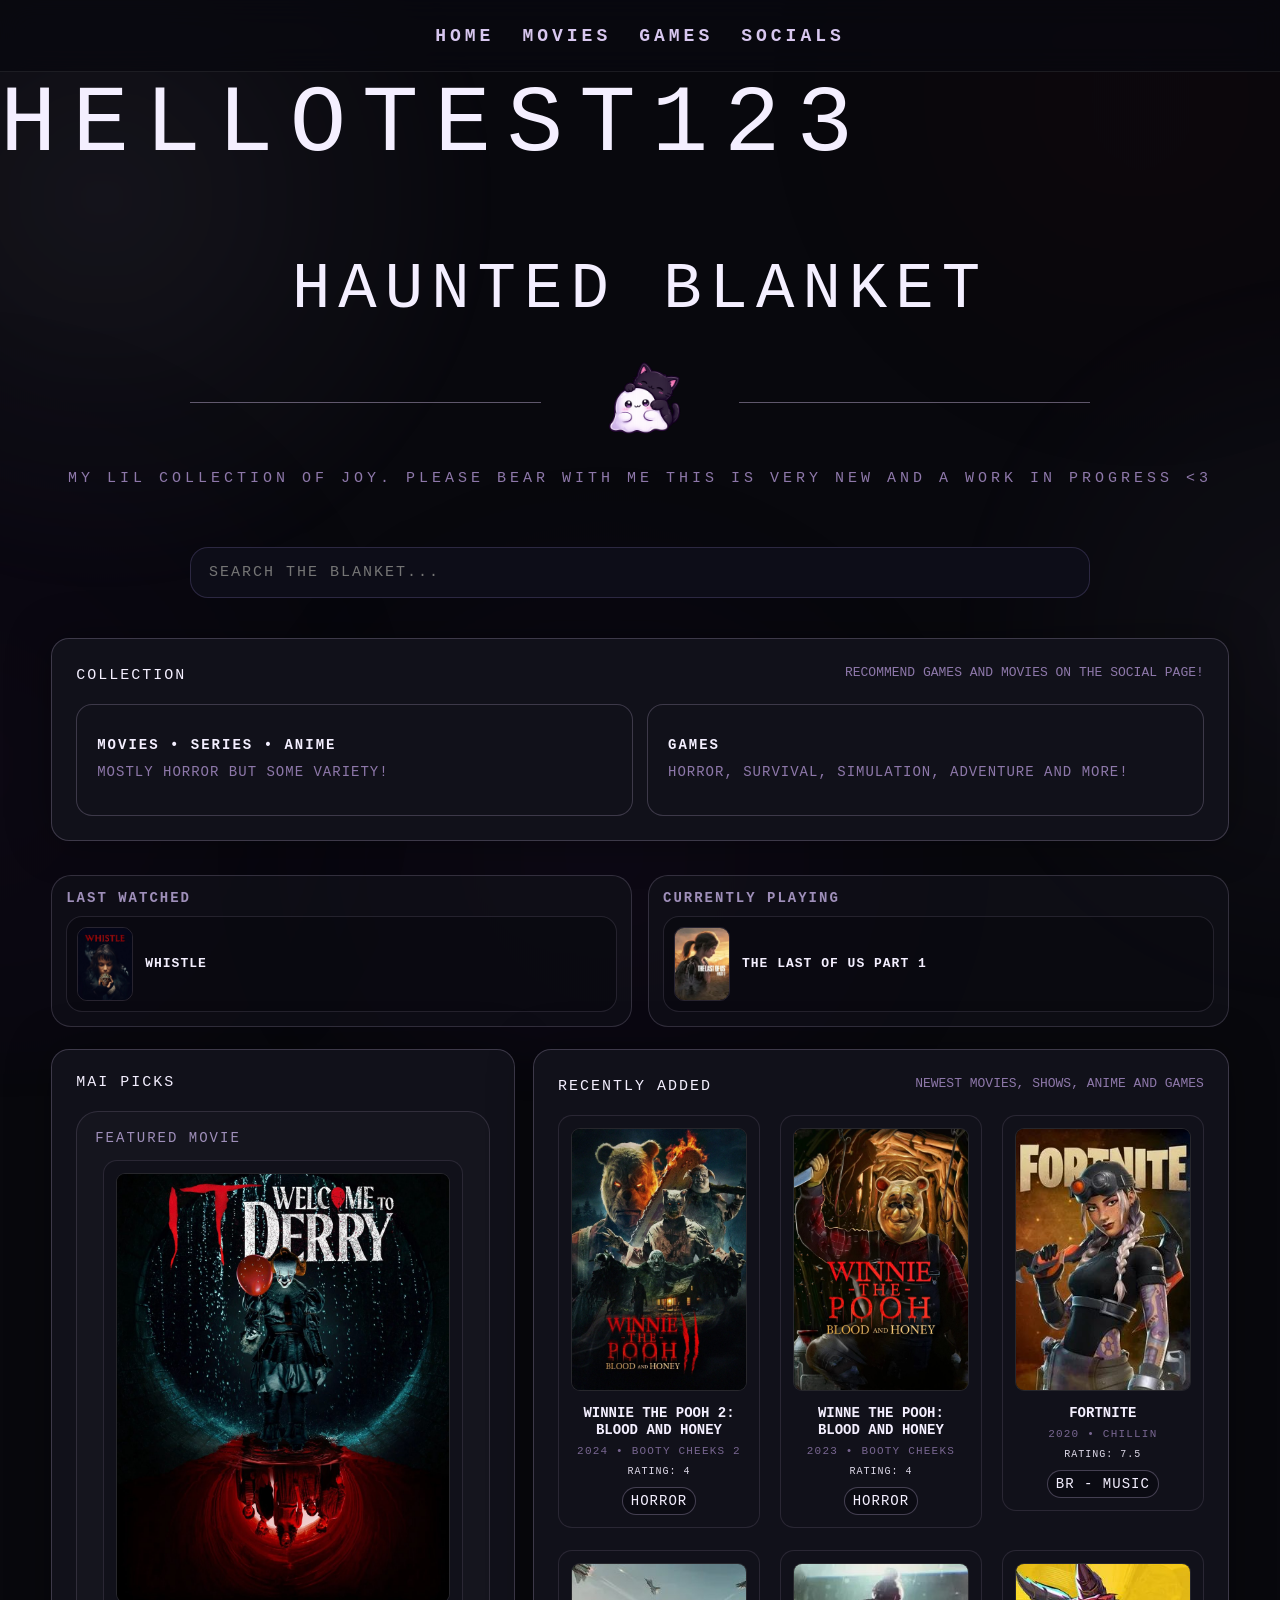
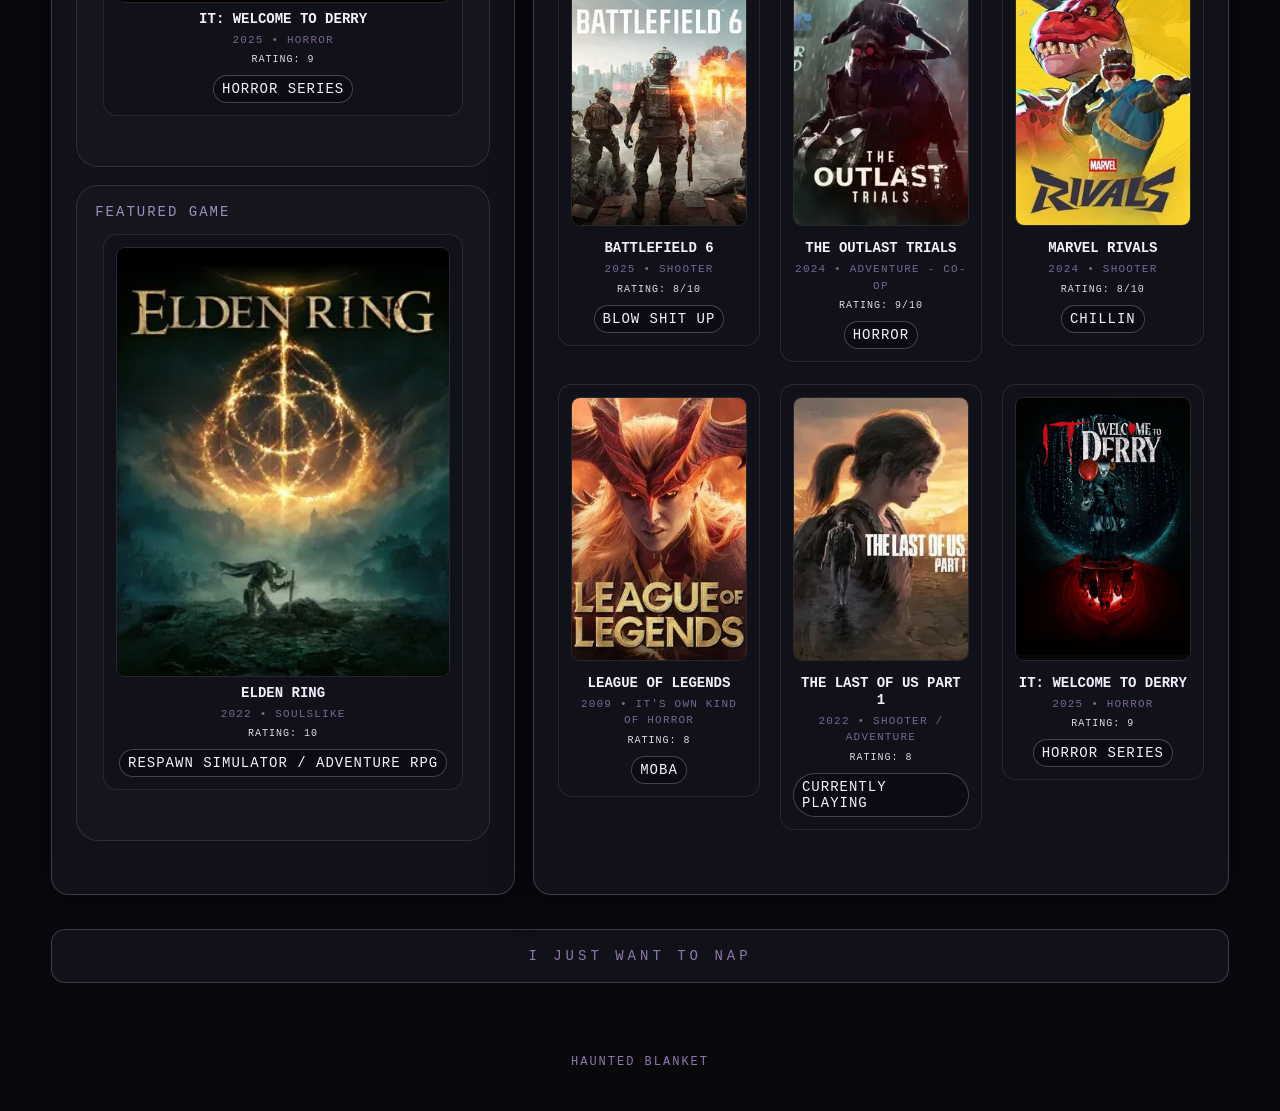
==== commit a2144361: "testing correct folder" ====
--- a/index.html
+++ b/index.html
@@ -16,7 +16,7 @@
     </nav>
   </header>
 
-
+<h1>HELLOTEST123</h1>
 
 <main id="home">
     <section class="hero">
@@ -88,92 +88,11 @@
   <script src="data.js"></script>
   <script src="site.js"></script>
   <script>
-    const data = window.HAUNTED_BLANKET_DATA || { media: [] };
-    function getVideoLink(item) {
-      return item.youtube || item.youtubeUrl || item.video || item.videoUrl || item.trailer || item.trailerUrl || '';
-    }
-    function escapeHtml(text=''){return String(text).replace(/[&<>'"]/g, c => ({'&':'&amp;','<':'&lt;','>':'&gt;',"'":'&#39;','"':'&quot;'}[c]));}
-    function embedUrl(url='') {
-      const u = String(url || '').trim();
-      if (!u) return '';
-      const yt = u.match(/(?:youtube\.com\/watch\?v=|youtu\.be\/|youtube\.com\/shorts\/)([A-Za-z0-9_-]+)/);
-      if (yt) return `https://www.youtube.com/embed/${yt[1]}`;
-      return '';
-    }
-    function galleryMarkup(item) {
-      const images = Array.isArray(item.gallery) ? item.gallery.filter(Boolean) : [];
-      if (!images.length) return '';
-      return `<div class="modal-gallery">${images.map(src => `<img src="${escapeHtml(src)}" alt="${escapeHtml(item.title)} screenshot">`).join('')}</div>`;
-    }
-    function trailerMarkup(item) {
-      const link = getVideoLink(item);
-      if (!link) return '';
-      return `<div class="modal-actions">
-        <a class="youtube-watch-btn" href="${escapeHtml(link)}" target="_blank" rel="noopener noreferrer">
-          ▶ WATCH ON YOUTUBE ↗
-        </a>
-      </div>`;
-    }
-    function card(item){
-      const index = data.media.indexOf(item);
-      const img = item.image ? `<img class="poster" src="${escapeHtml(item.image)}" alt="${escapeHtml(item.title)} poster">` : `<div class="poster-placeholder">ADD COVER</div>`;
-      const tags = (item.tags||[]).map(t=>`<span class="badge">${escapeHtml(t)}</span>`).join('');
-      const rating = item.rating ? `<p class="card-rating">RATING: ${escapeHtml(item.rating)}</p>` : '';
-      return `<article class="card clickable-card" onclick="openMediaModal(${index})" tabindex="0" role="button" onkeydown="if(event.key==='Enter'||event.key===' '){event.preventDefault();openMediaModal(${index})}">
-        ${img}
-        <h3 class="card-title">${escapeHtml(item.title)}</h3>
-        <p class="card-meta">${escapeHtml(item.year||item.type)} • ${escapeHtml(item.mood||'LATE-NIGHT PICK')}</p>
-        ${rating}
-        <div class="badges">${tags}</div>
-      </article>`;
-    }
-
-    function openMediaModal(index) {
-      const item = data.media[index];
-      if (!item) return;
-
-      const img = item.image ? `<img class="modal-poster" src="${escapeHtml(item.image)}" alt="${escapeHtml(item.title)} poster">` : `<div class="poster-placeholder modal-placeholder">ADD COVER</div>`;
-      const tags = (item.tags||[]).map(t=>`<span class="badge">${escapeHtml(t)}</span>`).join('');
-      const rating = item.rating ? `<div class="detail-row"><strong>RATING</strong><span>${escapeHtml(item.rating)}</span></div>` : '';
-      const mood = item.mood ? `<div class="detail-row"><strong>MOOD</strong><span>${escapeHtml(item.mood)}</span></div>` : '';
-      const year = item.year ? `<div class="detail-row"><strong>YEAR</strong><span>${escapeHtml(item.year)}</span></div>` : '';
-      const blurb = item.description ? `<p class="modal-blurb">${escapeHtml(item.description)}</p>` : `<p class="modal-blurb empty-blurb">NO BLURB YET</p>`;
-      const trailer = trailerMarkup(item);
-      const gallery = galleryMarkup(item);
-
-      document.getElementById('mediaModalContent').innerHTML = `
-        <div class="media-detail-layout">
-          ${img}
-          <div class="media-detail-copy">
-            <p class="modal-kicker">${escapeHtml(item.type || '')}</p>
-            <h2>${escapeHtml(item.title)}</h2>
-            <div class="detail-list">${year}${rating}${mood}</div>
-            ${blurb}
-            ${trailer}
-            ${gallery}
-            <div class="badges">${tags}</div>
-          </div>
-        </div>
-      `;
-
-      document.getElementById('mediaModal').classList.add('open');
-      document.getElementById('mediaModal').setAttribute('aria-hidden', 'false');
-      document.body.classList.add('modal-open');
-    }
-
-    function closeMediaModal() {
-      document.getElementById('mediaModal').classList.remove('open');
-      document.getElementById('mediaModal').setAttribute('aria-hidden', 'true');
-      document.body.classList.remove('modal-open');
-    }
-
-    document.addEventListener('keydown', e => {
-      if (e.key === 'Escape') closeMediaModal();
-    });
-    const media = Array.isArray(data.media) ? data.media : [];
+    const hb = window.HB_MEDIA;
+    const media = hb.media;
     const gamesAndMovies = media.filter(x => ['game','movie'].includes(String(x.type || '').toLowerCase()));
     const recentlyAdded = gamesAndMovies.slice(0, 9);
-    document.getElementById('recentGrid').innerHTML = recentlyAdded.map(card).join('') || '<div class="poster-placeholder">NO RECENTLY ADDED ITEMS YET</div>';
+    document.getElementById('recentGrid').innerHTML = recentlyAdded.map(item => hb.mediaCard(item)).join('') || '<div class="poster-placeholder">NO RECENTLY ADDED ITEMS YET</div>';
 
     function hasTag(item, words) {
       const joined = [
@@ -185,64 +104,20 @@
       return words.some(word => joined.includes(word));
     }
 
-    function nowMiniCard(item) {
-      if (!item) return '<div class="now-empty">NOT SET YET</div>';
-      const index = data.media.indexOf(item);
-      const img = item.image ? `<img src="${escapeHtml(item.image)}" alt="${escapeHtml(item.title)} poster">` : '<div class="poster-placeholder">ADD COVER</div>';
-      return `<article class="now-mini-card" onclick="openMediaModal(${index})" tabindex="0" role="button" onkeydown="if(event.key==='Enter'||event.key===' '){event.preventDefault();openMediaModal(${index})}">
-        ${img}
-        <strong>${escapeHtml(item.title)}</strong>
-      </article>`;
-    }
-
     const currentlyPlayingItem = media.find(x => String(x.type || '').toLowerCase() === 'game' && hasTag(x, ['currently playing', 'playing', 'chillin on']));
     const lastWatchedItem = media.find(x => String(x.type || '').toLowerCase() === 'movie' && hasTag(x, ['last watched', 'watched', 'one time watch'])) 
       || media.find(x => String(x.type || '').toLowerCase() === 'movie');
 
     const currentlyPlayingGrid = document.getElementById('currentlyPlayingGrid');
     const lastWatchedGrid = document.getElementById('lastWatchedGrid');
-    if (currentlyPlayingGrid) currentlyPlayingGrid.innerHTML = nowMiniCard(currentlyPlayingItem);
-    if (lastWatchedGrid) lastWatchedGrid.innerHTML = nowMiniCard(lastWatchedItem);
-
+    if (currentlyPlayingGrid) currentlyPlayingGrid.innerHTML = hb.nowMiniCard(currentlyPlayingItem);
+    if (lastWatchedGrid) lastWatchedGrid.innerHTML = hb.nowMiniCard(lastWatchedItem);
 
     const featuredItems = media.filter(x => x.featured);
     const featuredMovie = featuredItems.find(x => String(x.type || '').toLowerCase() === 'movie');
     const featuredGame = featuredItems.find(x => String(x.type || '').toLowerCase() === 'game');
-    document.getElementById('featuredMovieGrid').innerHTML = featuredMovie ? card(featuredMovie) : '<div class="poster-placeholder">NO FEATURED MOVIE YET</div>';
-    document.getElementById('featuredGameGrid').innerHTML = featuredGame ? card(featuredGame) : '<div class="poster-placeholder">NO FEATURED GAME YET</div>';
+    document.getElementById('featuredMovieGrid').innerHTML = featuredMovie ? hb.mediaCard(featuredMovie) : '<div class="poster-placeholder">NO FEATURED MOVIE YET</div>';
+    document.getElementById('featuredGameGrid').innerHTML = featuredGame ? hb.mediaCard(featuredGame) : '<div class="poster-placeholder">NO FEATURED GAME YET</div>';
   </script>
-<script>
-  function forceTrailerButtons() {
-    document.querySelectorAll('.media-modal.open, #mediaModal').forEach(modal => {
-      const oldEmbeds = modal.querySelectorAll('iframe, .modal-trailer');
-      oldEmbeds.forEach(el => {
-        const wrapper = el.closest('.modal-trailer') || el;
-        wrapper.remove();
-      });
-
-      const content = modal.querySelector('#mediaModalContent') || modal;
-      if (!content || content.querySelector('.trailer-button')) return;
-
-      const title = content.querySelector('h1, h2, h3')?.textContent?.trim()?.toLowerCase();
-      const data = window.HAUNTED_BLANKET_DATA || {};
-      const media = Array.isArray(data.media) ? data.media : [];
-      const item = media.find(x => String(x.title || '').trim().toLowerCase() === title);
-
-      if (!item || !item.trailer) return;
-
-      const buttonWrap = document.createElement('div');
-      buttonWrap.className = 'modal-trailer-link';
-      buttonWrap.innerHTML = `<a href="${String(item.trailer).replace(/"/g, '&quot;')}" target="_blank" rel="noopener noreferrer" class="trailer-button">WATCH TRAILER ON YOUTUBE</a>`;
-
-      const tags = content.querySelector('.modal-tags, .tags, .badges');
-      if (tags) tags.before(buttonWrap);
-      else content.appendChild(buttonWrap);
-    });
-  }
-
-  document.addEventListener('click', () => setTimeout(forceTrailerButtons, 40));
-  document.addEventListener('keydown', () => setTimeout(forceTrailerButtons, 40));
-  setInterval(forceTrailerButtons, 500);
-</script>
 </body>
 </html>
--- a/style.css
+++ b/style.css
@@ -403,16 +403,6 @@
   font-size: 12px
 }
 
-.admin-link {
-  position: fixed;
-  right: 16px;
-  bottom: 16px;
-  color: #756588;
-  text-decoration: none;
-  font: 11px 'Courier New', monospace;
-  letter-spacing: 2px;
-  text-transform: uppercase
-}
 
 @media(max-width:780px) {
   header {
@@ -2571,4 +2561,201 @@
     letter-spacing: 4px !important;
     line-height: 1.8 !important;
   }
-}+}
+/* HOMEPAGE LAYOUT REWRITE - isolated fix
+   Keeps public styling, but removes the fragile homepage overlap/scroll coupling. */
+body[data-page="home"] .split-panel {
+  display: grid !important;
+  grid-template-columns: minmax(320px, 0.9fr) minmax(420px, 1.35fr) !important;
+  gap: 18px !important;
+  align-items: start !important;
+  overflow: visible !important;
+}
+
+body[data-page="home"] .split-featured {
+  height: auto !important;
+  min-height: 0 !important;
+  overflow: visible !important;
+  display: block !important;
+}
+
+body[data-page="home"] .featured-split-grid {
+  display: grid !important;
+  grid-template-columns: 1fr !important;
+  gap: 18px !important;
+}
+
+body[data-page="home"] .featured-mini-panel {
+  min-height: 0 !important;
+  height: auto !important;
+  display: block !important;
+  overflow: visible !important;
+}
+
+body[data-page="home"] .featured-small-grid {
+  display: grid !important;
+  grid-template-columns: 1fr !important;
+  align-items: start !important;
+  min-height: 0 !important;
+}
+
+body[data-page="home"] .featured-small-grid .card,
+body[data-page="home"] .featured-small-grid .media-card {
+  max-width: 360px !important;
+  width: 100% !important;
+  margin: 0 auto !important;
+}
+
+body[data-page="home"] .featured-small-grid img,
+body[data-page="home"] .featured-small-grid .poster {
+  width: 100% !important;
+  max-height: 430px !important;
+  object-fit: cover !important;
+}
+
+body[data-page="home"] .split-recent {
+  height: 800px !important;
+  min-height: 0 !important;
+  overflow: hidden !important;
+  display: flex !important;
+  flex-direction: column !important;
+}
+
+body[data-page="home"] .split-recent .section-header {
+  flex: 0 0 auto !important;
+}
+
+body[data-page="home"] #recentGrid.recent-grid,
+body[data-page="home"] .split-recent .recent-grid {
+  flex: 1 1 auto !important;
+  min-height: 0 !important;
+  max-height: none !important;
+  overflow-y: auto !important;
+  overflow-x: hidden !important;
+  display: grid !important;
+  grid-template-columns: repeat(3, minmax(0, 1fr)) !important;
+  grid-auto-rows: auto !important;
+  align-content: start !important;
+  padding-right: 8px !important;
+  padding-bottom: 32px !important;
+}
+
+body[data-page="home"] #recentGrid .card,
+body[data-page="home"] #recentGrid .media-card {
+  max-width: 250px !important;
+  width: 100% !important;
+  margin: 0 auto !important;
+}
+
+body[data-page="home"] #recentGrid img,
+body[data-page="home"] #recentGrid .poster {
+  max-height: 350px !important;
+  object-fit: cover !important;
+}
+
+@media (max-width: 900px) {
+  body[data-page="home"] .split-panel {
+    grid-template-columns: 1fr !important;
+  }
+
+  body[data-page="home"] .split-featured,
+  body[data-page="home"] .split-recent {
+    height: auto !important;
+    overflow: visible !important;
+  }
+
+  body[data-page="home"] #recentGrid.recent-grid,
+  body[data-page="home"] .split-recent .recent-grid {
+    max-height: none !important;
+    overflow: visible !important;
+    grid-template-columns: repeat(2, minmax(0, 1fr)) !important;
+    padding-right: 0 !important;
+  }
+
+  body[data-page="home"] .featured-small-grid .card,
+  body[data-page="home"] .featured-small-grid .media-card {
+    max-width: 300px !important;
+  }
+
+  body[data-page="home"] .featured-small-grid img,
+  body[data-page="home"] .featured-small-grid .poster {
+    max-height: 400px !important;
+  }
+}
+
+@media (max-width: 620px) {
+  body[data-page="home"] #recentGrid.recent-grid,
+  body[data-page="home"] .split-recent .recent-grid {
+    grid-template-columns: 1fr !important;
+  }
+}
+
+/* HOMEPAGE GAP FIX: match recent panel height to featured column without changing collection page scrollbars */
+body[data-page="home"] .split-panel {
+  align-items: stretch !important;
+}
+
+body[data-page="home"] .split-panel > .panel {
+  height: auto !important;
+}
+
+body[data-page="home"] .split-featured,
+body[data-page="home"] .split-recent {
+  height: auto !important;
+  min-height: 0 !important;
+}
+
+body[data-page="home"] .split-recent {
+  display: flex !important;
+  flex-direction: column !important;
+}
+
+body[data-page="home"] .split-recent .card-grid {
+  flex: 1 1 auto !important;
+  min-height: 0 !important;
+  max-height: none !important;
+  overflow-y: auto !important;
+  padding-right: 8px !important;
+}
+
+@media (max-width: 900px) {
+  body[data-page="home"] .split-featured,
+  body[data-page="home"] .split-recent {
+    height: auto !important;
+  }
+
+  body[data-page="home"] .split-recent .card-grid {
+    overflow-y: visible !important;
+    max-height: none !important;
+    padding-right: 0 !important;
+  }
+}
+
+/* HOMEPAGE FINAL: curated 9-item preview, no internal homepage scrollbar.
+   Movies/Games collection pages keep their own scroll rules. */
+body[data-page="home"] .split-panel {
+  align-items: stretch !important;
+}
+
+body[data-page="home"] .split-featured,
+body[data-page="home"] .split-recent {
+  height: auto !important;
+  min-height: 0 !important;
+  overflow: visible !important;
+}
+
+body[data-page="home"] .split-recent {
+  display: flex !important;
+  flex-direction: column !important;
+}
+
+body[data-page="home"] #recentGrid.recent-grid,
+body[data-page="home"] .split-recent .recent-grid,
+body[data-page="home"] .split-recent .card-grid {
+  flex: 0 0 auto !important;
+  max-height: none !important;
+  overflow: visible !important;
+  overflow-y: visible !important;
+  overflow-x: visible !important;
+  padding-right: 0 !important;
+}
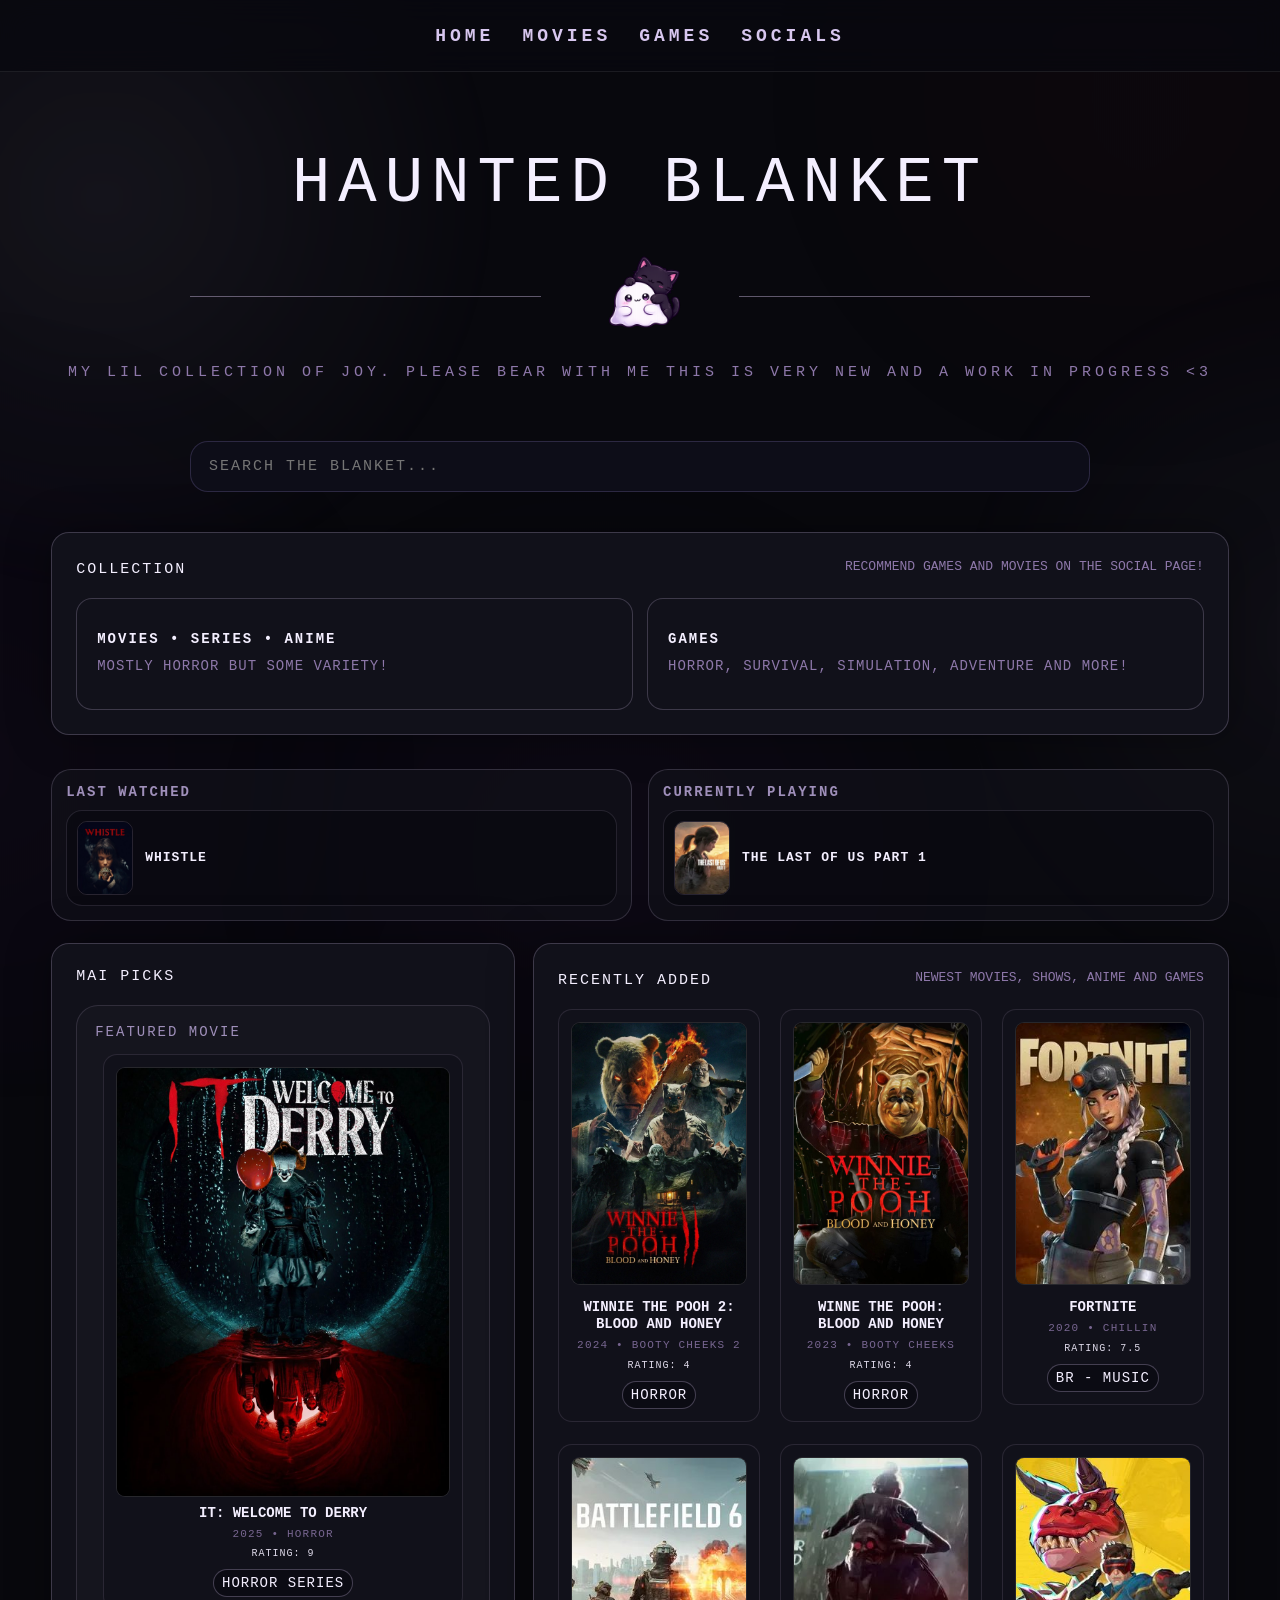
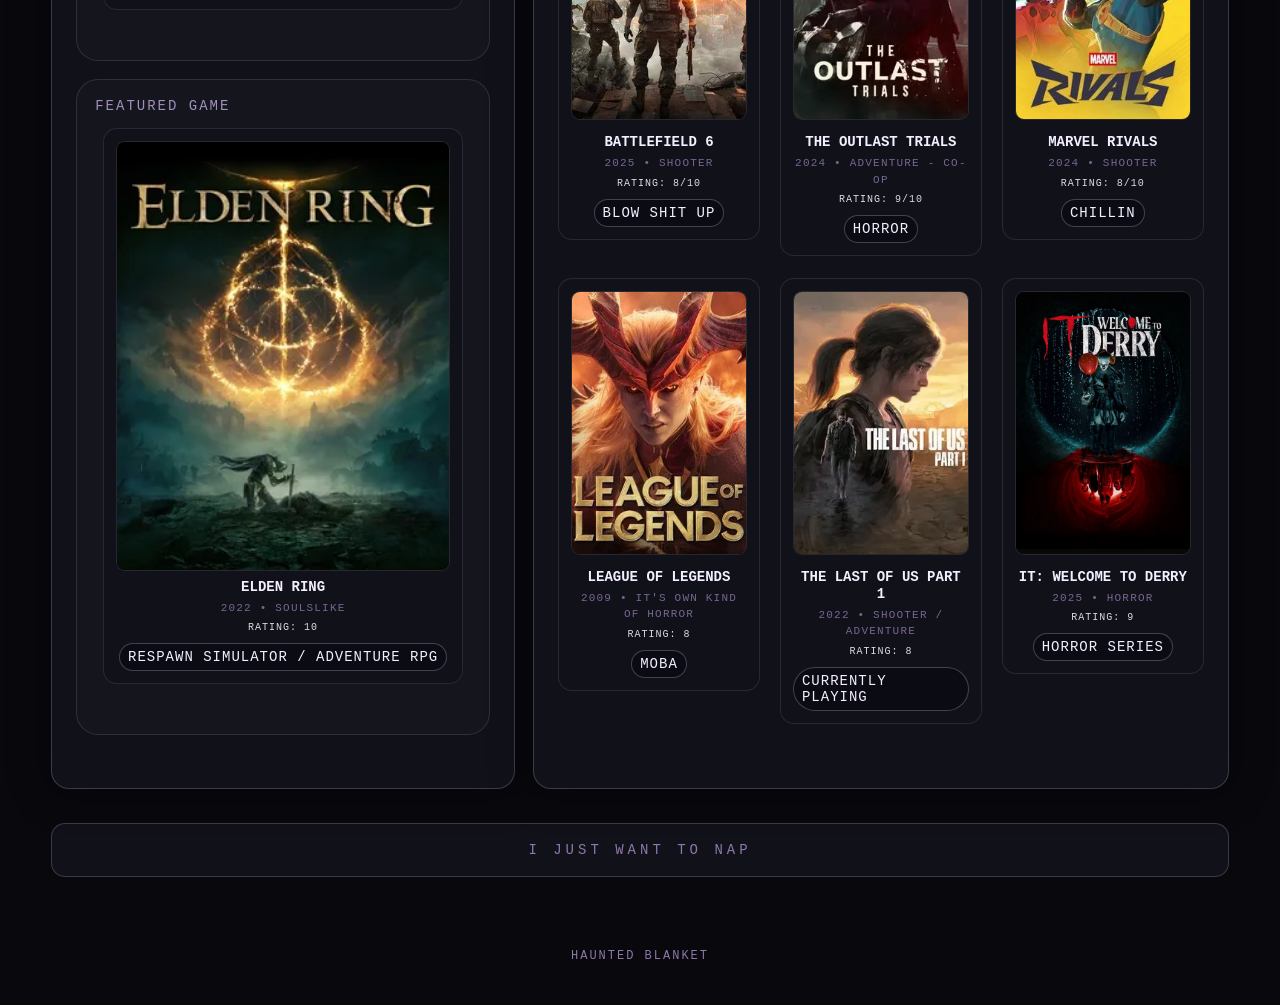
==== commit c3dd6df6: "trigger pages rebuild" ====
--- a/index.html
+++ b/index.html
@@ -16,7 +16,7 @@
     </nav>
   </header>
 
-<h1>HELLOTEST123</h1>
+
 
 <main id="home">
     <section class="hero">
